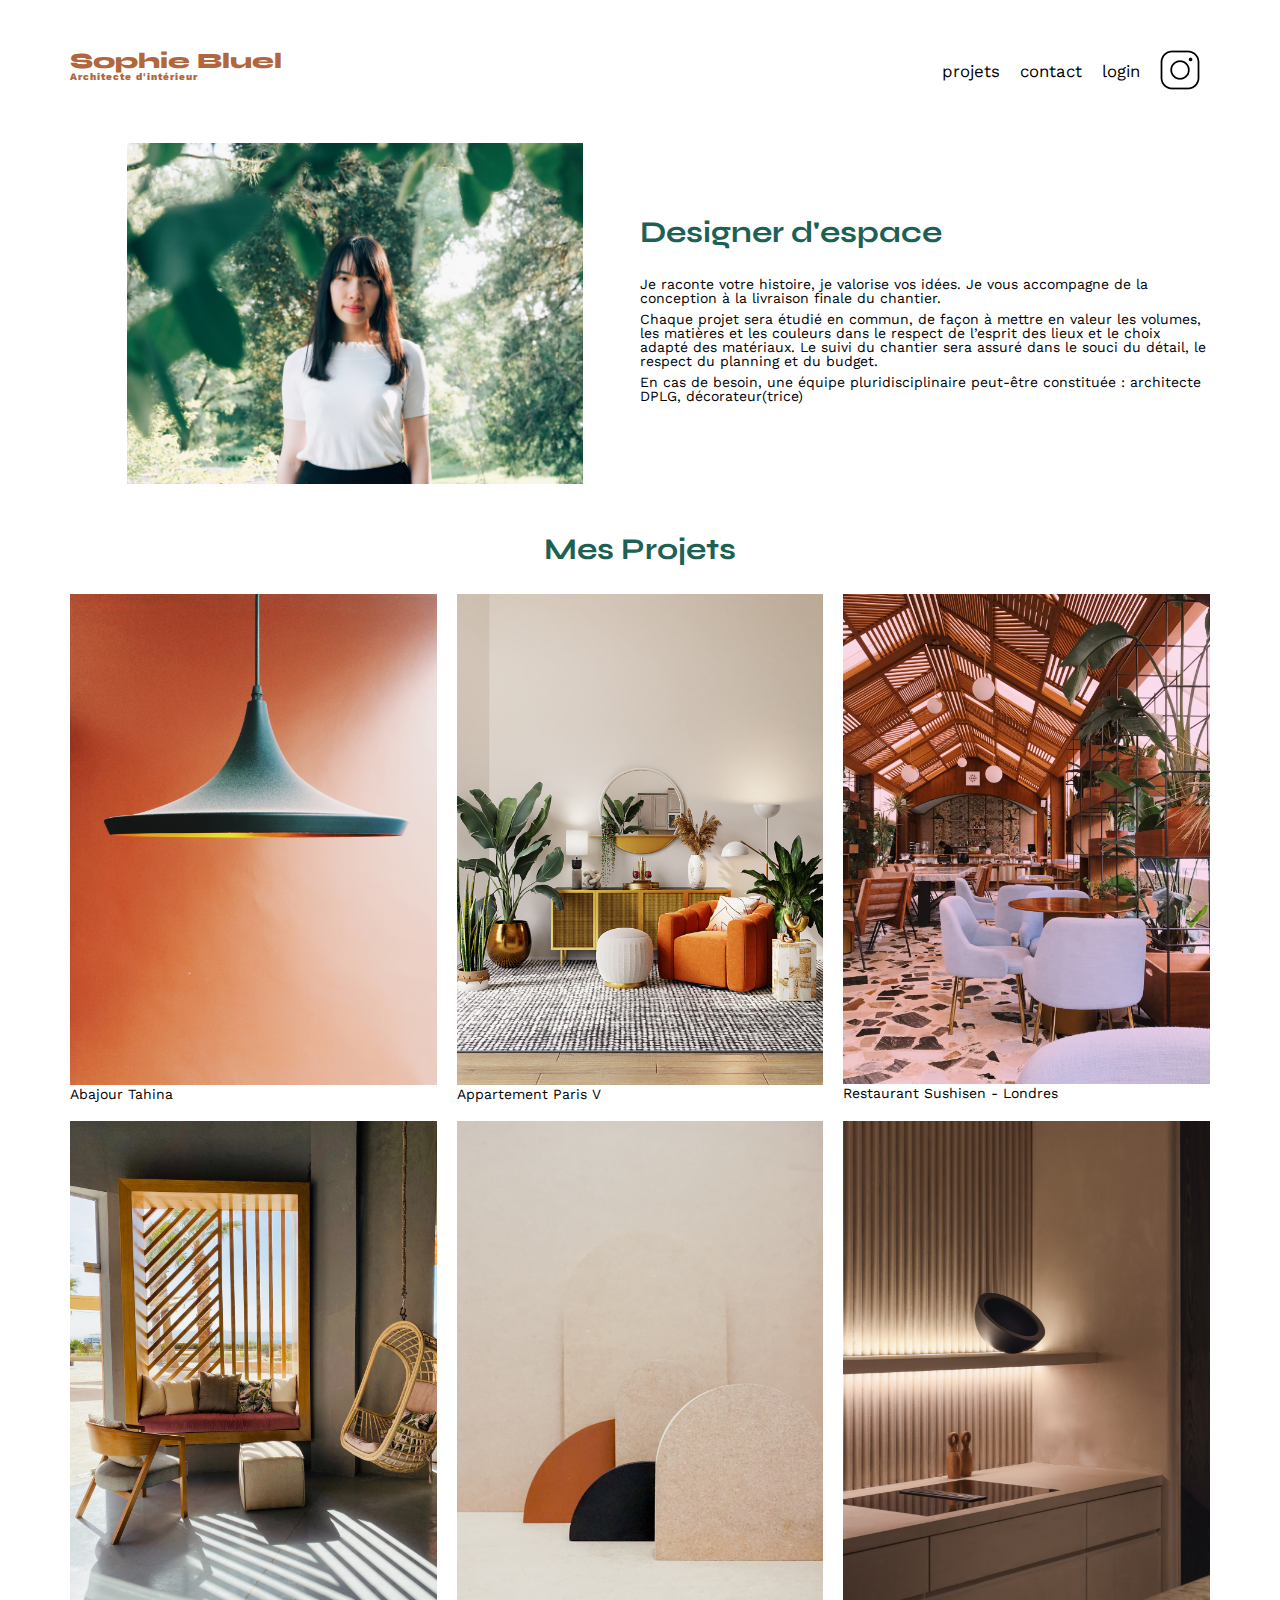
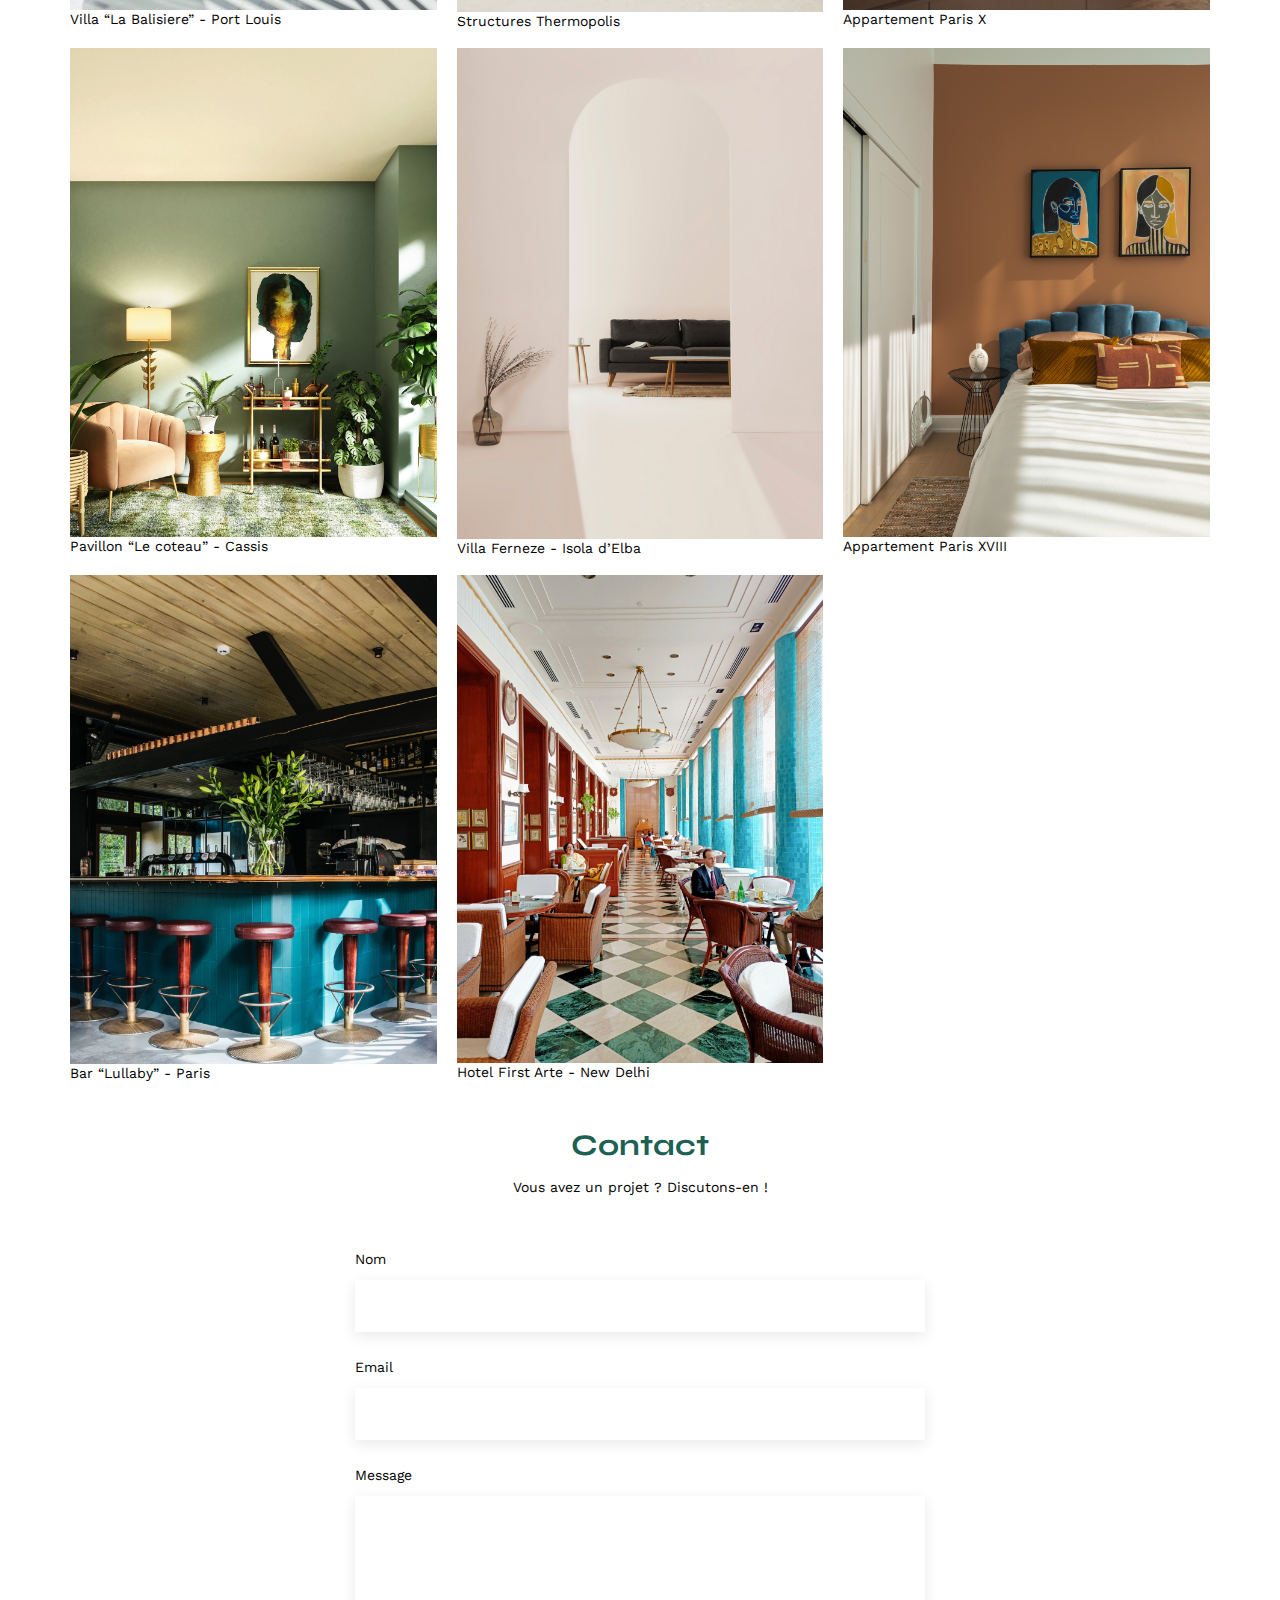
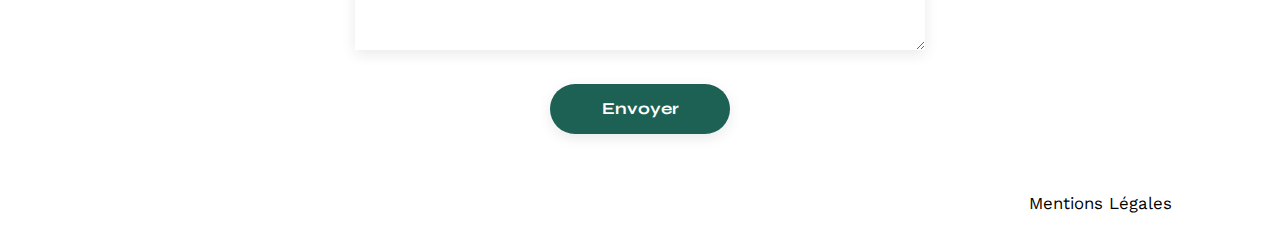
==== FrontEnd/index.html @ a9f10ca5 "Ajout fichier FrontEnd" ====
<!DOCTYPE html>
<html lang="fr">
<head>
	<meta charset="UTF-8">
	<title>Sophie Bluel - Architecte d'intérieur</title>
	<meta name="viewport" content="width=device-width, initial-scale=1.0">
	<link rel="preconnect" href="https://fonts.googleapis.com">
	<link rel="preconnect" href="https://fonts.gstatic.com" crossorigin>
	<link href="https://fonts.googleapis.com/css2?family=Syne:wght@700;800&family=Work+Sans&display=swap" rel="stylesheet">
	<meta name="description" content="">
	<link rel="stylesheet" href="./assets/style.css">
</head>
<body>
<header>
	<h1>Sophie Bluel <span>Architecte d'intérieur</span></h1>
	<nav>
		<ul>
			<li>projets</li>
			<li>contact</li>
			<li>login</li>
			<li><img src="./assets/icons/instagram.png" alt="Instagram"></li>
		</ul>
	</nav>
</header>
<main>
	<section id="introduction">
		<figure>
			<img src="./assets/images/sophie-bluel.png" alt="">
		</figure>
		<article>
			<h2>Designer d'espace</h2>
			<p>Je raconte votre histoire, je valorise vos idées. Je vous accompagne de la conception à la livraison finale du chantier.</p>
			<p>Chaque projet sera étudié en commun, de façon à mettre en valeur les volumes, les matières et les couleurs dans le respect de l’esprit des lieux et le choix adapté des matériaux. Le suivi du chantier sera assuré dans le souci du détail, le respect du planning et du budget.</p>
			<p>En cas de besoin, une équipe pluridisciplinaire peut-être constituée : architecte DPLG, décorateur(trice)</p>
		</article>
	</section>
	<section id="portfolio">
		<h2>Mes Projets</h2>
		<div class="gallery">
			<figure>
				<img src="assets/images/abajour-tahina.png" alt="Abajour Tahina">
				<figcaption>Abajour Tahina</figcaption>
			</figure>
			<figure>
				<img src="assets/images/appartement-paris-v.png" alt="Appartement Paris V">
				<figcaption>Appartement Paris V</figcaption>
			</figure>
			<figure>
				<img src="assets/images/restaurant-sushisen-londres.png" alt="Restaurant Sushisen - Londres">
				<figcaption>Restaurant Sushisen - Londres</figcaption>
			</figure>
			<figure>
				<img src="assets/images/la-balisiere.png" alt="Villa “La Balisiere” - Port Louis">
				<figcaption>Villa “La Balisiere” - Port Louis</figcaption>
			</figure>
			<figure>
				<img src="assets/images/structures-thermopolis.png" alt="Structures Thermopolis">
				<figcaption>Structures Thermopolis</figcaption>
			</figure>
			<figure>
				<img src="assets/images/appartement-paris-x.png" alt="Appartement Paris X">
				<figcaption>Appartement Paris X</figcaption>
			</figure>
			<figure>
				<img src="assets/images/le-coteau-cassis.png" alt="Pavillon “Le coteau” - Cassis">
				<figcaption>Pavillon “Le coteau” - Cassis</figcaption>
			</figure>
			<figure>
				<img src="assets/images/villa-ferneze.png" alt="Villa Ferneze - Isola d’Elba">
				<figcaption>Villa Ferneze - Isola d’Elba</figcaption>
			</figure>
			<figure>
				<img src="assets/images/appartement-paris-xviii.png" alt="Appartement Paris XVIII">
				<figcaption>Appartement Paris XVIII</figcaption>
			</figure>
			<figure>
				<img src="assets/images/bar-lullaby-paris.png" alt="Bar “Lullaby” - Paris">
				<figcaption>Bar “Lullaby” - Paris</figcaption>
			</figure>
			<figure>
				<img src="assets/images/hotel-first-arte-new-delhi.png" alt="Hotel First Arte - New Delhi">
				<figcaption>Hotel First Arte - New Delhi</figcaption>
			</figure>
		</div>
	</section>
	<section id="contact">
		<h2>Contact</h2>
		<p>Vous avez un projet ? Discutons-en !</p>
		<form action="#" method="post">
			<label for="name">Nom</label>
			<input type="text" name="name" id="name">
			<label for="email">Email</label>
			<input type="email" name="email" id="email">
			<label for="message">Message</label>
			<textarea name="message" id="message" cols="30" rows="10"></textarea>
			<input type="submit" value="Envoyer">
		</form>
	</section>
</main>

<footer>
	<nav>
		<ul>
			<li>Mentions Légales</li>
		</ul>
	</nav>
</footer>
</body>
</html>
---- FrontEnd/assets/style.css ----
/* http://meyerweb.com/eric/tools/css/reset/
   v2.0 | 20110126
   License: none (public domain)
*/

html, body, div, span, applet, object, iframe,
h1, h2, h3, h4, h5, h6, p, blockquote, pre,
a, abbr, acronym, address, big, cite, code,
del, dfn, em, img, ins, kbd, q, s, samp,
small, strike, strong, sub, sup, tt, var,
b, u, i, center,
dl, dt, dd, ol, ul, li,
fieldset, form, label, legend,
table, caption, tbody, tfoot, thead, tr, th, td,
article, aside, canvas, details, embed,
figure, figcaption, footer, header, hgroup,
menu, nav, output, ruby, section, summary,
time, mark, audio, video {
	margin: 0;
	padding: 0;
	border: 0;
	font-size: 100%;
	font: inherit;
	vertical-align: baseline;
}
/* HTML5 display-role reset for older browsers */
article, aside, details, figcaption, figure,
footer, header, hgroup, menu, nav, section {
	display: block;
}
body {
	line-height: 1;
}
ol, ul {
	list-style: none;
}
blockquote, q {
	quotes: none;
}
blockquote:before, blockquote:after,
q:before, q:after {
	content: '';
	content: none;
}
table {
	border-collapse: collapse;
	border-spacing: 0;
}
/** end reset css**/
body {
	max-width: 1140px;
	margin:auto;
	font-family: 'Work Sans' ;
	font-size: 14px;
}
header {
	display: flex;
	justify-content: space-between;
	margin: 50px 0
}
section {
	margin: 50px 0
}

h1{
	display: flex;
	flex-direction: column;
	font-family: 'Syne';
	font-size: 22px;
	font-weight: 800;
	color: #B1663C
}

h1 > span {
	font-family: 'Work Sans';
	font-size:10px;
	letter-spacing: 0.1em;
;
}

h2{
	font-family: 'Syne';
	font-weight: 700;
	font-size: 30px;
	color: #1D6154
}
nav ul {
	display: flex;
	align-items: center;
	list-style-type: none;

}
nav li {
	padding: 0 10px;
	font-size: 1.2em;
}

li:hover {
	color: #B1663C;
}
#introduction {
	display: flex;
	align-items: center;
}
#introduction figure {
	flex: 1
}
#introduction img {
	display: block;
	margin: auto;
	width: 80%;
}

#introduction article {
	flex: 1
}
#introduction h2 {
	margin-bottom: 1em;
}

#introduction p {
	margin-bottom: 0.5em;
}
#portfolio h2 {
	text-align: center;
	margin-bottom: 1em;
}
.gallery {
	width: 100%;
	display: grid;
	grid-template-columns: 1fr 1fr 1fr;
	grid-column-gap: 20px;
	grid-row-gap: 20px;
}

.gallery img {
	width: 100%;

}
#contact {
	width: 50%;
margin: auto;
}
#contact > * {
	text-align: center;

}
#contact h2{
	margin-bottom: 20px;
}
#contact form {
	text-align: left;
	margin-top:30px;
	display: flex;
	flex-direction: column;
}

#contact input {
	height: 50px;
	font-size: 1.2em;
	border: none;
	box-shadow: 0px 4px 14px rgba(0, 0, 0, 0.09);
}
#contact label {
	margin: 2em 0 1em 0;
}
#contact textarea {
	border: none;
	box-shadow: 0px 4px 14px rgba(0, 0, 0, 0.09);
}

input[type="submit"]{
	font-family: 'Syne';
	font-weight: 700;
	color: white;
	background-color: #1D6154;
	margin : 2em auto ;
	width: 180px;
	text-align: center;
	border-radius: 60px ;
}

footer nav ul {
	display: flex;
	justify-content: flex-end;
	margin: 2em
}
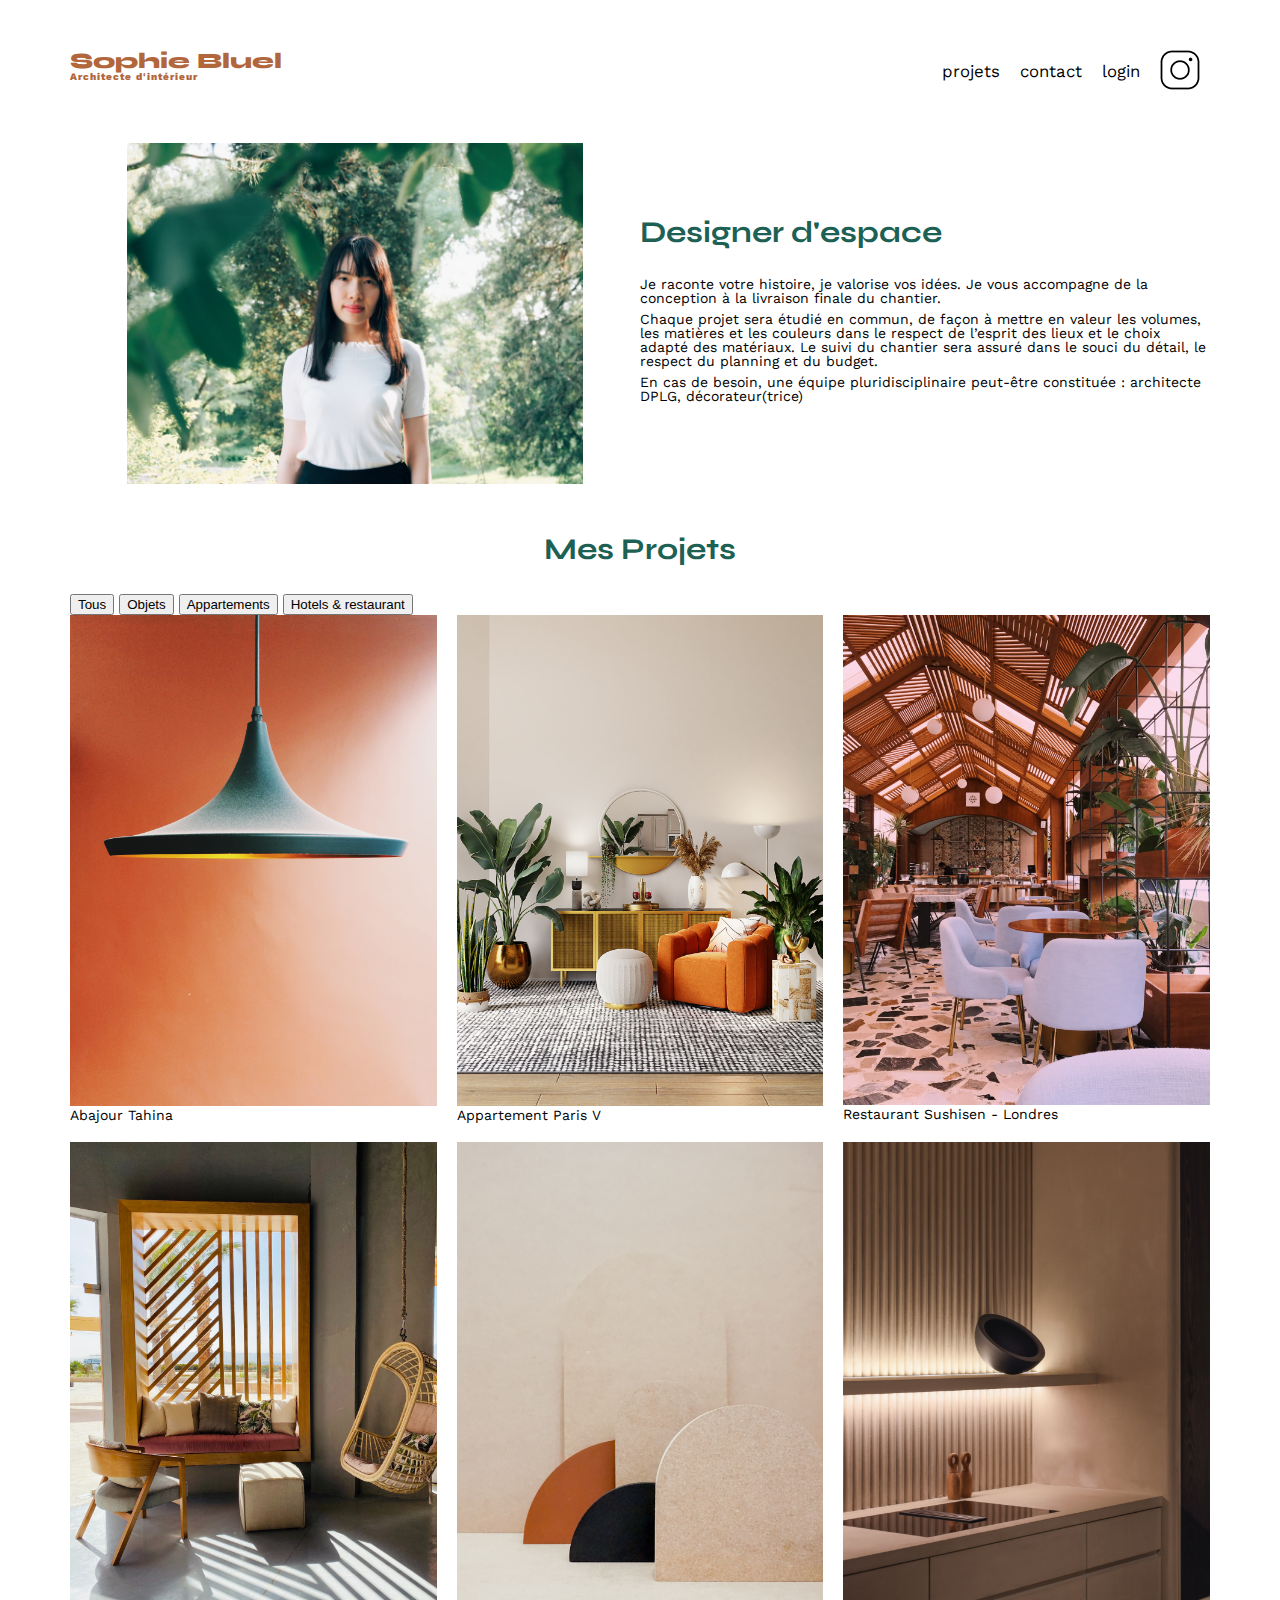
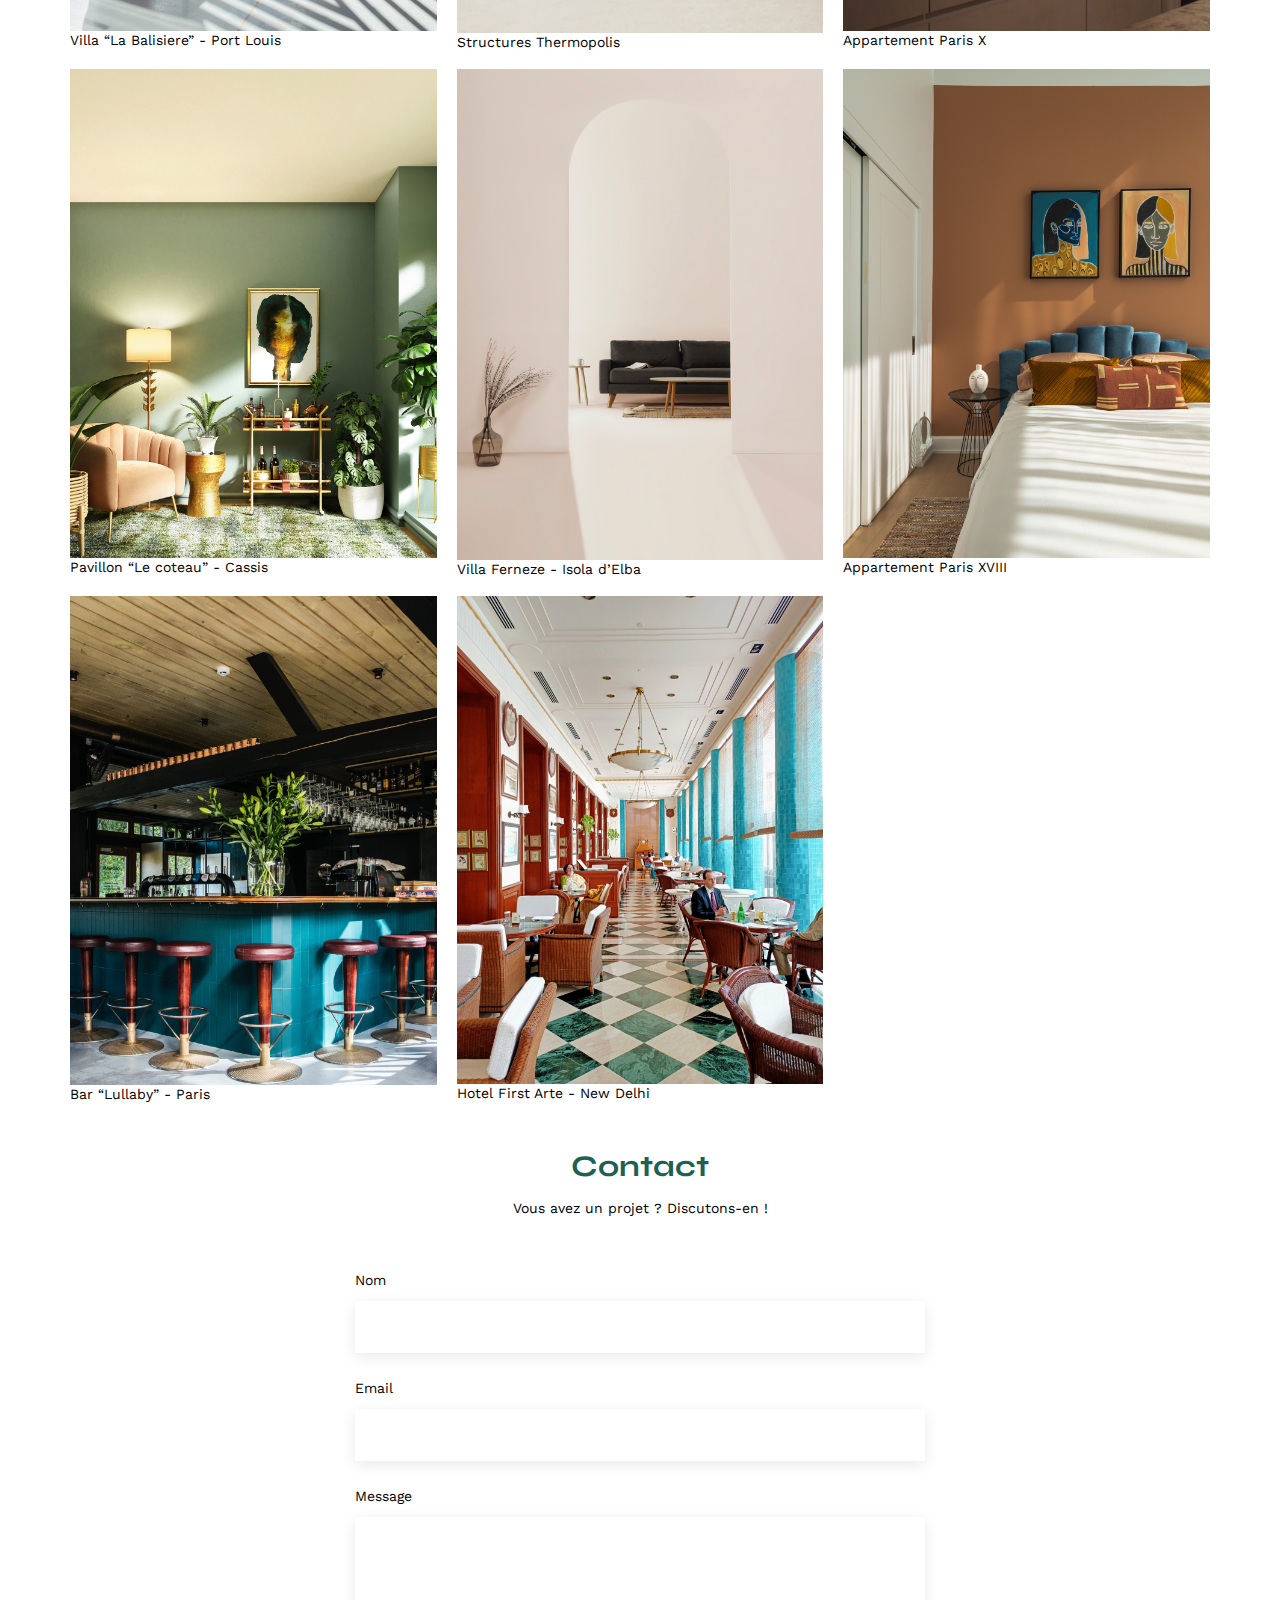
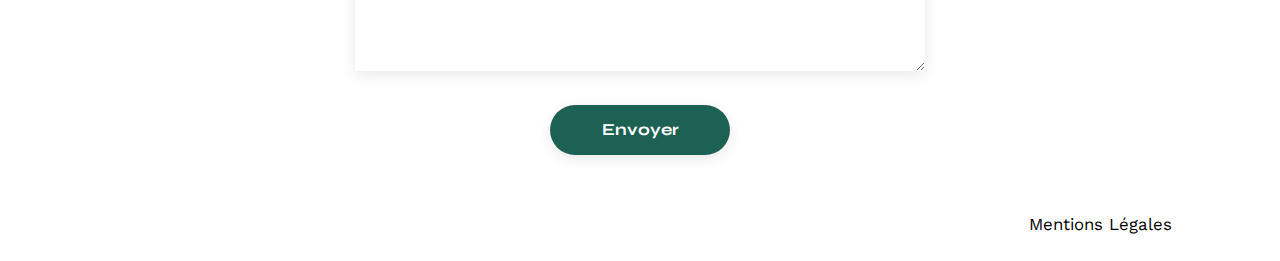
==== commit aac64a7f: "Ajout menu catégories dans le html" ====
--- a/FrontEnd/index.html
+++ b/FrontEnd/index.html
@@ -9,6 +9,7 @@
 	<link href="https://fonts.googleapis.com/css2?family=Syne:wght@700;800&family=Work+Sans&display=swap" rel="stylesheet">
 	<meta name="description" content="">
 	<link rel="stylesheet" href="./assets/style.css">
+	<script type="module" src="./assets/projet.js" defer></script>
 </head>
 <body>
 <header>
@@ -36,6 +37,12 @@
 	</section>
 	<section id="portfolio">
 		<h2>Mes Projets</h2>
+		<div class="categories">
+			<button>Tous</button>
+			<button>Objets</button>
+			<button>Appartements</button>
+			<button>Hotels & restaurant</button>
+		</div>
 		<div class="gallery">
 			<figure>
 				<img src="assets/images/abajour-tahina.png" alt="Abajour Tahina">
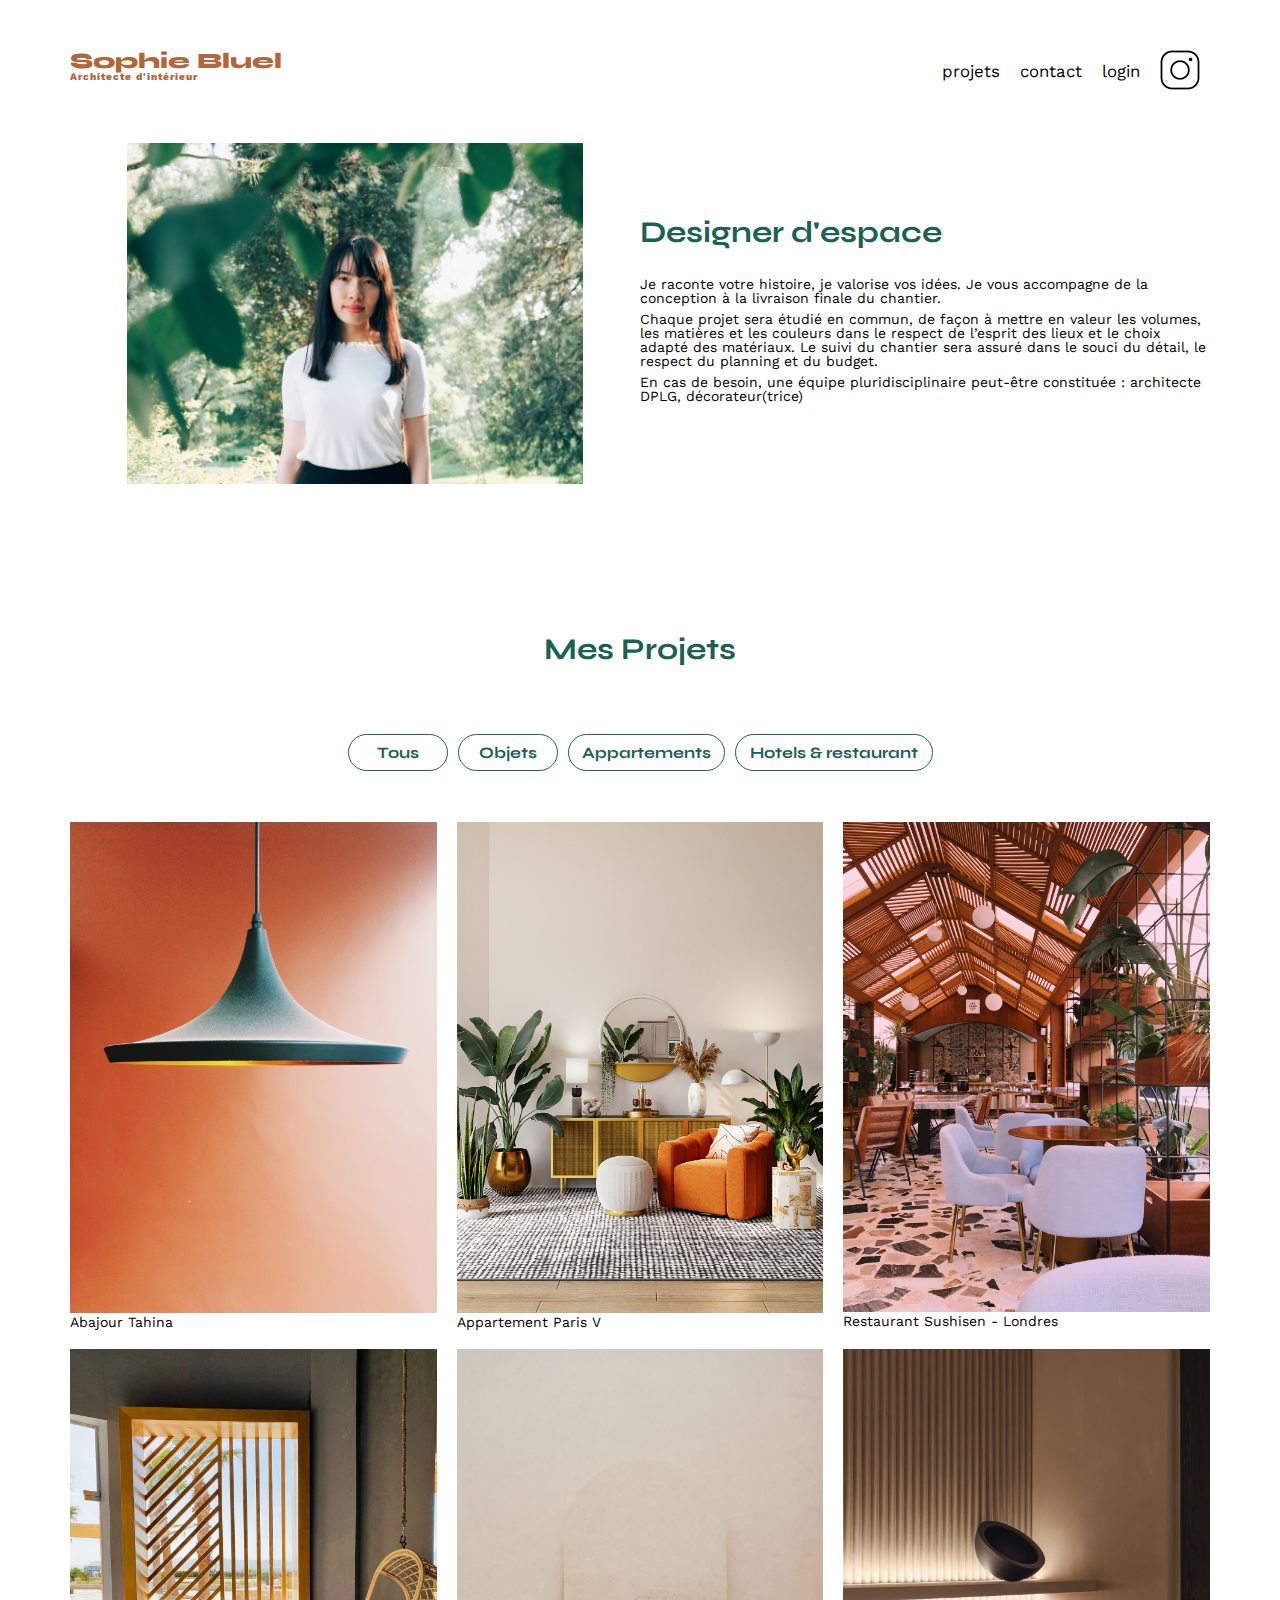
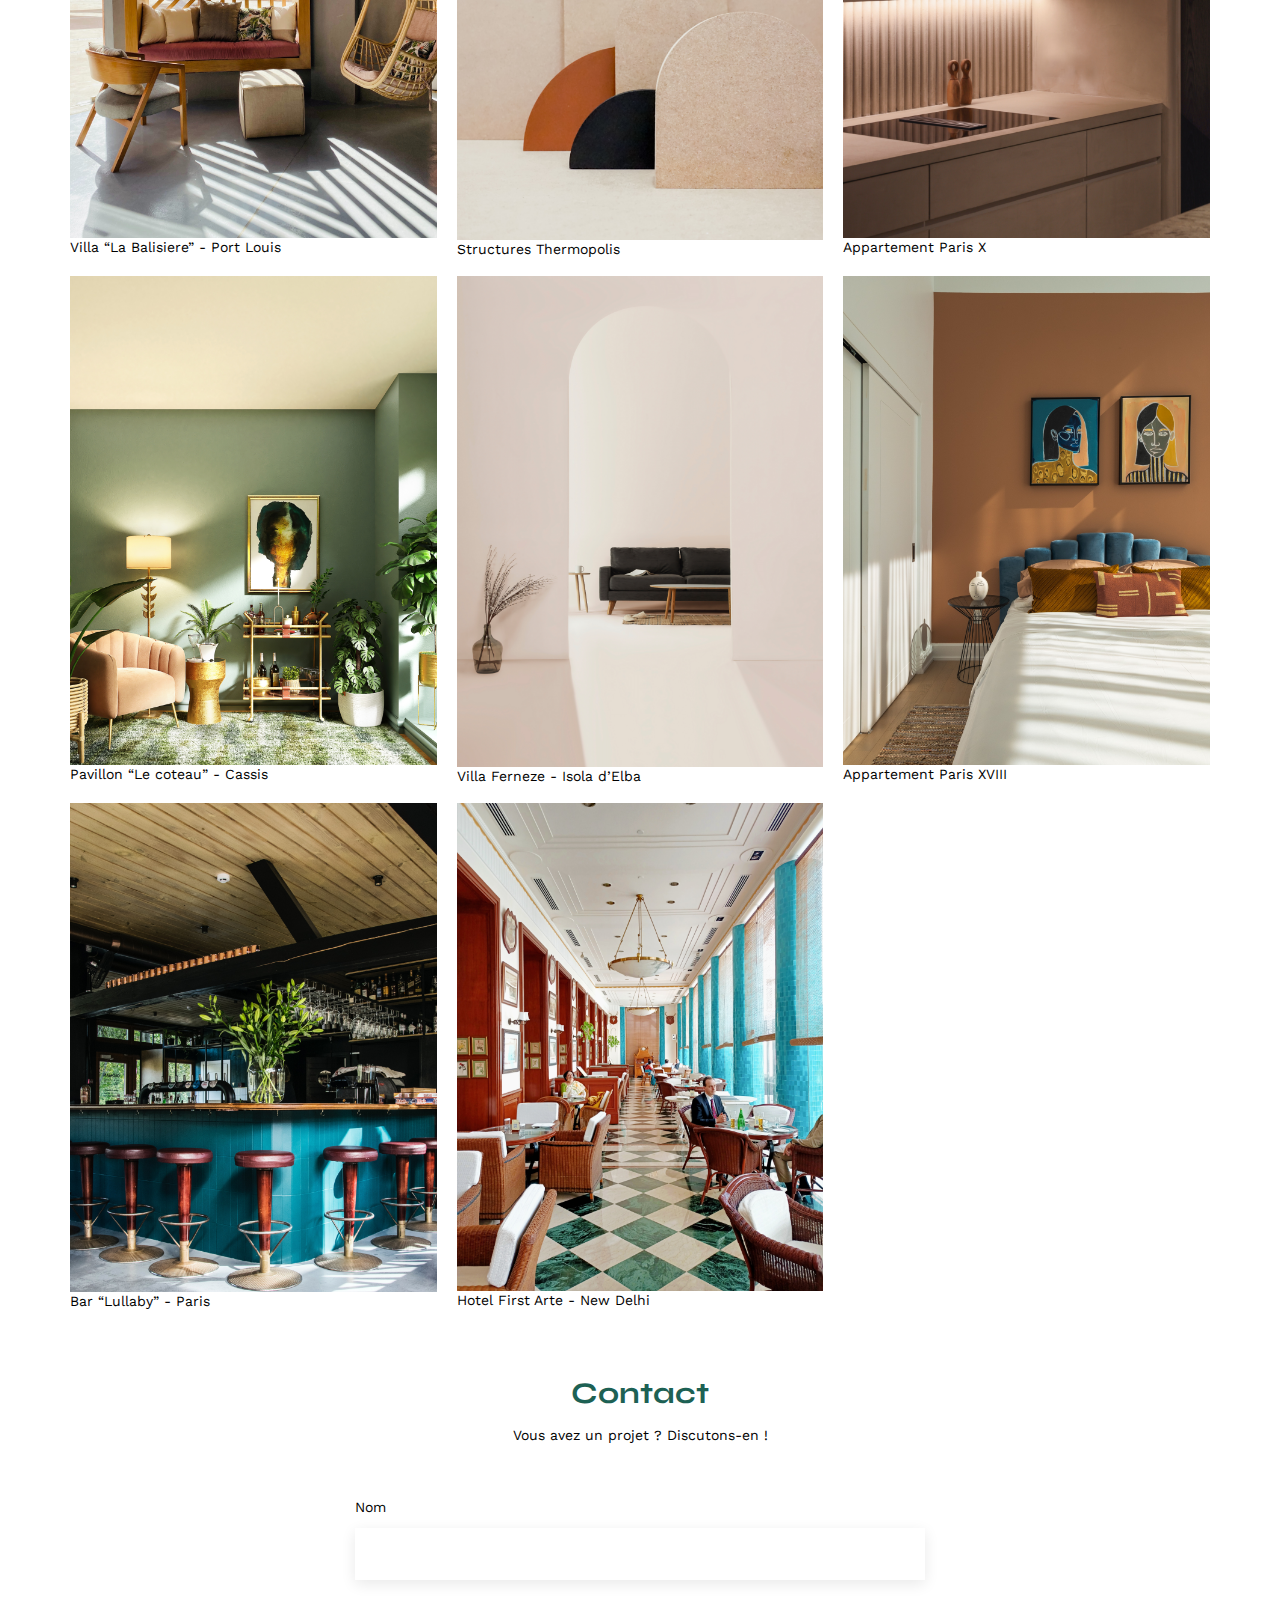
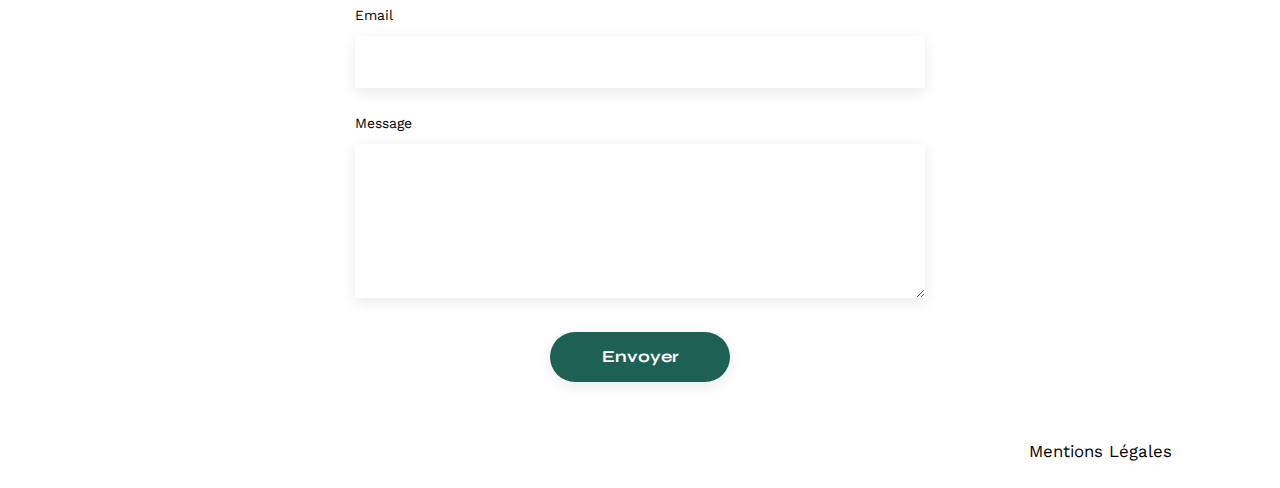
==== commit e7eef850: "Boutons de filtres de categories fonctionnel avec la mise en place de la fontion Set" ====
--- a/FrontEnd/index.html
+++ b/FrontEnd/index.html
@@ -9,7 +9,7 @@
 	<link href="https://fonts.googleapis.com/css2?family=Syne:wght@700;800&family=Work+Sans&display=swap" rel="stylesheet">
 	<meta name="description" content="">
 	<link rel="stylesheet" href="./assets/style.css">
-	<script type="module" src="./assets/projet.js" defer></script>
+	<script type="module" src="/assets/projet.js" defer></script>
 </head>
 <body>
 <header>
@@ -38,10 +38,10 @@
 	<section id="portfolio">
 		<h2>Mes Projets</h2>
 		<div class="categories">
-			<button>Tous</button>
-			<button>Objets</button>
-			<button>Appartements</button>
-			<button>Hotels & restaurant</button>
+			<button class="btn-tous-les-Categories">Tous</button>
+			<button class="btn-Objets">Objets</button>
+			<button class="btn-appartements">Appartements</button>
+			<button class="btn-hotels-et-restaurant">Hotels & restaurant</button>
 		</div>
 		<div class="gallery">
 			<figure>
--- a/FrontEnd/assets/style.css
+++ b/FrontEnd/assets/style.css
@@ -121,12 +121,54 @@
 #introduction p {
 	margin-bottom: 0.5em;
 }
+
+#portfolio {
+	margin-top: 150px;
+}
+
 #portfolio h2 {
 	text-align: center;
 	margin-bottom: 1em;
 }
+
+.categories {
+	width: 585px;
+	height: 38px;
+	margin: 70px auto 0px auto;
+	display: flex;
+	justify-content: space-between;
+}
+
+.categories button {
+	display: block;
+	width: 100px;
+	height: 37px;
+	background-color: #fff;
+	color: #1D6154;
+	border: 1px solid #1D6154;
+	border-radius: 60px;
+	font-family: 'syne';
+	font-weight: 700;
+	font-size: 16px;
+	line-height: 19.2px;
+}
+
+.categories button:nth-child(3) {
+	width: 157px;
+}
+
+.categories button:nth-child(4) {
+	width: 198px;
+}
+
+.categories button:focus {
+	background-color: #1D6154;
+	color: #fff;
+}
+
 .gallery {
 	width: 100%;
+	margin-top: 50px;
 	display: grid;
 	grid-template-columns: 1fr 1fr 1fr;
 	grid-column-gap: 20px;
@@ -139,13 +181,14 @@
 }
 #contact {
 	width: 50%;
-margin: auto;
+	margin: auto;
 }
 #contact > * {
 	text-align: center;
 
 }
 #contact h2{
+	margin-top: 70px;
 	margin-bottom: 20px;
 }
 #contact form {
@@ -184,5 +227,4 @@
 	display: flex;
 	justify-content: flex-end;
 	margin: 2em
-}
-
+}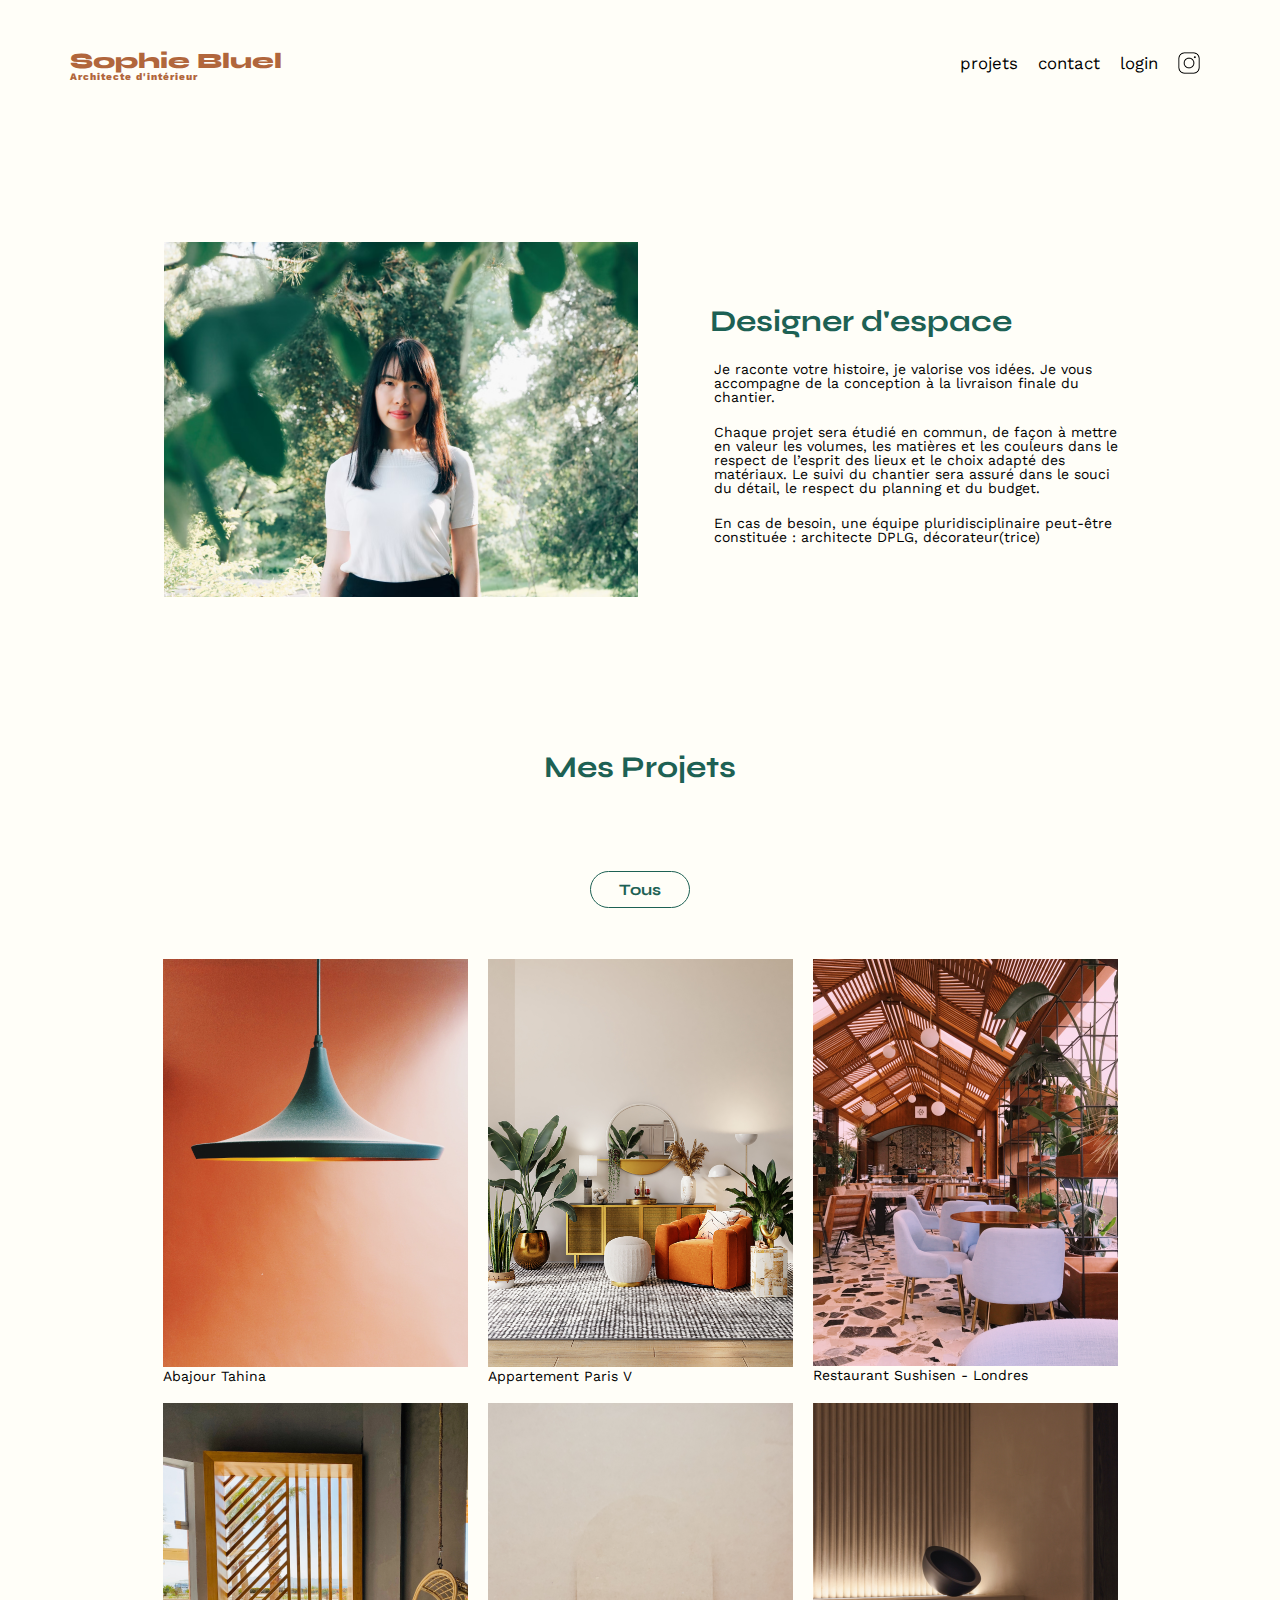
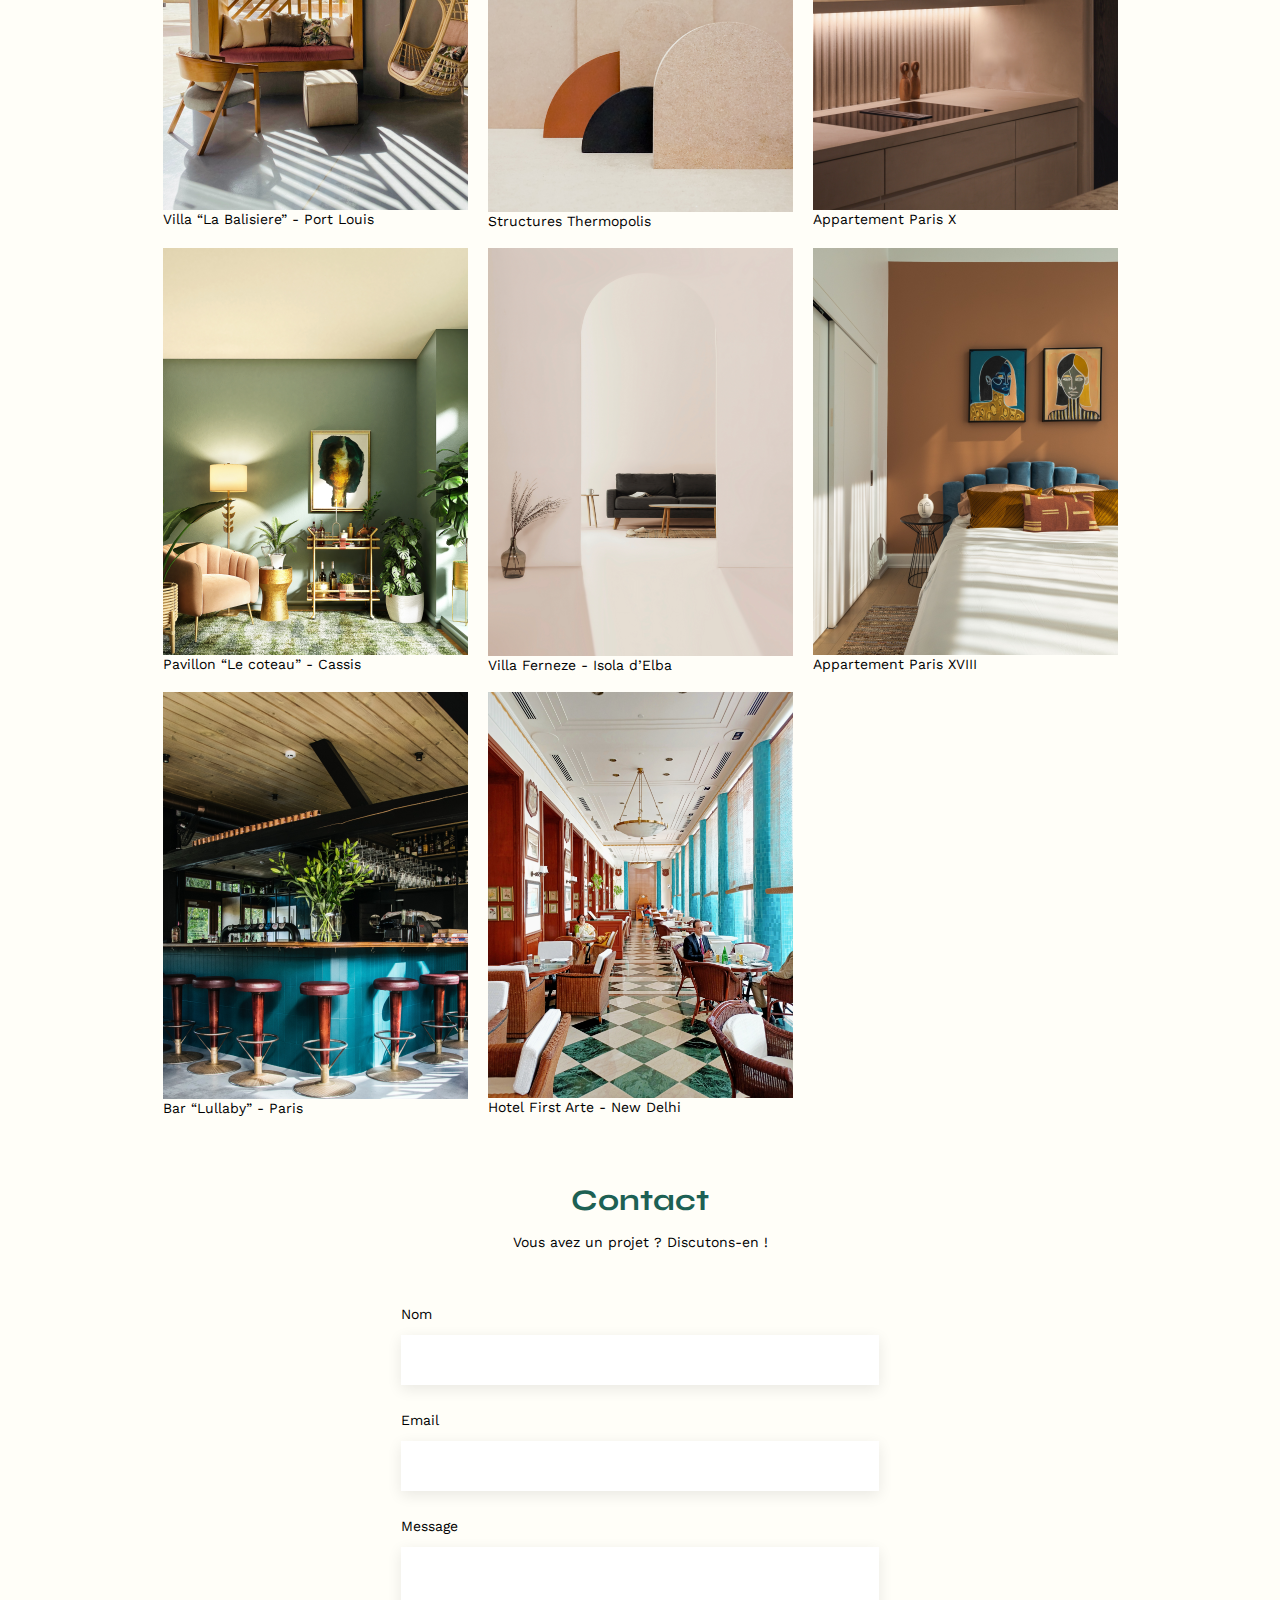
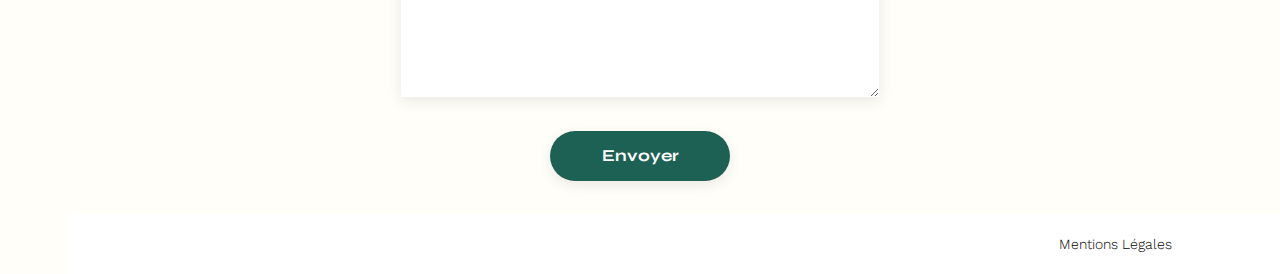
==== commit 20788502: "Actualisation des fichiers html et css de la page d'accueil avec la gestion du mode edition" ====
--- a/FrontEnd/index.html
+++ b/FrontEnd/index.html
@@ -7,110 +7,121 @@
 	<link rel="preconnect" href="https://fonts.googleapis.com">
 	<link rel="preconnect" href="https://fonts.gstatic.com" crossorigin>
 	<link href="https://fonts.googleapis.com/css2?family=Syne:wght@700;800&family=Work+Sans&display=swap" rel="stylesheet">
+	<link rel="stylesheet" href="https://cdnjs.cloudflare.com/ajax/libs/font-awesome/6.2.1/css/all.min.css"
+        integrity="sha512-MV7K8+y+gLIBoVD59lQIYicR65iaqukzvf/nwasF0nqhPay5w/9lJmVM2hMDcnK1OnMGCdVK+iQrJ7lzPJQd1w=="
+        crossorigin="anonymous" referrerpolicy="no-referrer" />
 	<meta name="description" content="">
 	<link rel="stylesheet" href="./assets/style.css">
-	<script type="module" src="/assets/projet.js" defer></script>
+	<link rel="stylesheet" href="./assets/style-modal.css">
+	<script type="module" src="./assets/projet.js"></script>
 </head>
 <body>
-<header>
-	<h1>Sophie Bluel <span>Architecte d'intérieur</span></h1>
-	<nav>
-		<ul>
-			<li>projets</li>
-			<li>contact</li>
-			<li>login</li>
-			<li><img src="./assets/icons/instagram.png" alt="Instagram"></li>
-		</ul>
-	</nav>
-</header>
-<main>
-	<section id="introduction">
-		<figure>
-			<img src="./assets/images/sophie-bluel.png" alt="">
-		</figure>
-		<article>
-			<h2>Designer d'espace</h2>
-			<p>Je raconte votre histoire, je valorise vos idées. Je vous accompagne de la conception à la livraison finale du chantier.</p>
-			<p>Chaque projet sera étudié en commun, de façon à mettre en valeur les volumes, les matières et les couleurs dans le respect de l’esprit des lieux et le choix adapté des matériaux. Le suivi du chantier sera assuré dans le souci du détail, le respect du planning et du budget.</p>
-			<p>En cas de besoin, une équipe pluridisciplinaire peut-être constituée : architecte DPLG, décorateur(trice)</p>
-		</article>
-	</section>
-	<section id="portfolio">
-		<h2>Mes Projets</h2>
-		<div class="categories">
-			<button class="btn-tous-les-Categories">Tous</button>
-			<button class="btn-Objets">Objets</button>
-			<button class="btn-appartements">Appartements</button>
-			<button class="btn-hotels-et-restaurant">Hotels & restaurant</button>
-		</div>
-		<div class="gallery">
+<div id="nav-bar-edit" class="modification masquer">
+	<i class="fa-solid fa-pen-to-square"></i>
+	<p>Mode edition</p>
+</div>
+<div class="main-container">
+	<header class="header-page-edit">
+		<h1>Sophie Bluel <span>Architecte d'intérieur</span></h1>
+		<nav>
+			<ul>
+				<li>projets</li>
+				<li>contact</li>
+				<li><a id="login-logout" href="connexion.html">login</a></li>
+				<li><img src="assets/icons/instagram.png" alt="Instagram"></li>
+			</ul>
+		</nav>
+	</header>
+	<main>
+		<section id="introduction">
 			<figure>
-				<img src="assets/images/abajour-tahina.png" alt="Abajour Tahina">
-				<figcaption>Abajour Tahina</figcaption>
+				<img src="./assets/images/sophie-bluel.png" alt="">
 			</figure>
-			<figure>
-				<img src="assets/images/appartement-paris-v.png" alt="Appartement Paris V">
-				<figcaption>Appartement Paris V</figcaption>
-			</figure>
-			<figure>
-				<img src="assets/images/restaurant-sushisen-londres.png" alt="Restaurant Sushisen - Londres">
-				<figcaption>Restaurant Sushisen - Londres</figcaption>
-			</figure>
-			<figure>
-				<img src="assets/images/la-balisiere.png" alt="Villa “La Balisiere” - Port Louis">
-				<figcaption>Villa “La Balisiere” - Port Louis</figcaption>
-			</figure>
-			<figure>
-				<img src="assets/images/structures-thermopolis.png" alt="Structures Thermopolis">
-				<figcaption>Structures Thermopolis</figcaption>
-			</figure>
-			<figure>
-				<img src="assets/images/appartement-paris-x.png" alt="Appartement Paris X">
-				<figcaption>Appartement Paris X</figcaption>
-			</figure>
-			<figure>
-				<img src="assets/images/le-coteau-cassis.png" alt="Pavillon “Le coteau” - Cassis">
-				<figcaption>Pavillon “Le coteau” - Cassis</figcaption>
-			</figure>
-			<figure>
-				<img src="assets/images/villa-ferneze.png" alt="Villa Ferneze - Isola d’Elba">
-				<figcaption>Villa Ferneze - Isola d’Elba</figcaption>
-			</figure>
-			<figure>
-				<img src="assets/images/appartement-paris-xviii.png" alt="Appartement Paris XVIII">
-				<figcaption>Appartement Paris XVIII</figcaption>
-			</figure>
-			<figure>
-				<img src="assets/images/bar-lullaby-paris.png" alt="Bar “Lullaby” - Paris">
-				<figcaption>Bar “Lullaby” - Paris</figcaption>
-			</figure>
-			<figure>
-				<img src="assets/images/hotel-first-arte-new-delhi.png" alt="Hotel First Arte - New Delhi">
-				<figcaption>Hotel First Arte - New Delhi</figcaption>
-			</figure>
-		</div>
-	</section>
-	<section id="contact">
-		<h2>Contact</h2>
-		<p>Vous avez un projet ? Discutons-en !</p>
-		<form action="#" method="post">
-			<label for="name">Nom</label>
-			<input type="text" name="name" id="name">
-			<label for="email">Email</label>
-			<input type="email" name="email" id="email">
-			<label for="message">Message</label>
-			<textarea name="message" id="message" cols="30" rows="10"></textarea>
-			<input type="submit" value="Envoyer">
-		</form>
-	</section>
-</main>
-
-<footer>
-	<nav>
-		<ul>
-			<li>Mentions Légales</li>
-		</ul>
-	</nav>
-</footer>
+			<article>
+				<h2>Designer d'espace</h2>
+				<div class="paragraphe">
+					<p>Je raconte votre histoire, je valorise vos idées. Je vous accompagne de la conception à la livraison finale du chantier.</p>
+					<p>Chaque projet sera étudié en commun, de façon à mettre en valeur les volumes, les matières et les couleurs dans le respect de l’esprit des lieux et le choix adapté des matériaux. Le suivi du chantier sera assuré dans le souci du détail, le respect du planning et du budget.</p>
+					<p>En cas de besoin, une équipe pluridisciplinaire peut-être constituée : architecte DPLG, décorateur(trice)</p>
+				</div>
+			</article>
+		</section>
+		<section id="portfolio">
+			<div class="titre-projets">
+				<h2>Mes Projets</h2>
+				<a id="lien-modal" href="modal.html#id-modal" class="btn-modifier invisible"><i class="fa-solid fa-pen-to-square"></i><p>modifier</p></a>
+			</div>
+			<div class="categories">
+				<button class="btn-tous-les-Categories">Tous</button>
+			</div>
+			<div class="gallery">
+				<figure>
+					<img src="assets/images/abajour-tahina.png" alt="Abajour Tahina">
+					<figcaption>Abajour Tahina</figcaption>
+				</figure>
+				<figure>
+					<img src="assets/images/appartement-paris-v.png" alt="Appartement Paris V">
+					<figcaption>Appartement Paris V</figcaption>
+				</figure>
+				<figure>
+					<img src="assets/images/restaurant-sushisen-londres.png" alt="Restaurant Sushisen - Londres">
+					<figcaption>Restaurant Sushisen - Londres</figcaption>
+				</figure>
+				<figure>
+					<img src="assets/images/la-balisiere.png" alt="Villa “La Balisiere” - Port Louis">
+					<figcaption>Villa “La Balisiere” - Port Louis</figcaption>
+				</figure>
+				<figure>
+					<img src="assets/images/structures-thermopolis.png" alt="Structures Thermopolis">
+					<figcaption>Structures Thermopolis</figcaption>
+				</figure>
+				<figure>
+					<img src="assets/images/appartement-paris-x.png" alt="Appartement Paris X">
+					<figcaption>Appartement Paris X</figcaption>
+				</figure>
+				<figure>
+					<img src="assets/images/le-coteau-cassis.png" alt="Pavillon “Le coteau” - Cassis">
+					<figcaption>Pavillon “Le coteau” - Cassis</figcaption>
+				</figure>
+				<figure>
+					<img src="assets/images/villa-ferneze.png" alt="Villa Ferneze - Isola d’Elba">
+					<figcaption>Villa Ferneze - Isola d’Elba</figcaption>
+				</figure>
+				<figure>
+					<img src="assets/images/appartement-paris-xviii.png" alt="Appartement Paris XVIII">
+					<figcaption>Appartement Paris XVIII</figcaption>
+				</figure>
+				<figure>
+					<img src="assets/images/bar-lullaby-paris.png" alt="Bar “Lullaby” - Paris">
+					<figcaption>Bar “Lullaby” - Paris</figcaption>
+				</figure>
+				<figure>
+					<img src="assets/images/hotel-first-arte-new-delhi.png" alt="Hotel First Arte - New Delhi">
+					<figcaption>Hotel First Arte - New Delhi</figcaption>
+				</figure>
+			</div>
+		</section>
+		<section id="contact">
+			<h2>Contact</h2>
+			<p>Vous avez un projet ? Discutons-en !</p>
+			<form action="#" method="post">
+				<label for="name">Nom</label>
+				<input type="text" name="name" id="name">
+				<label for="email">Email</label>
+				<input type="email" name="email" id="email">
+				<label for="message">Message</label>
+				<textarea name="message" id="message" cols="30" rows="10"></textarea>
+				<input type="submit" value="Envoyer">
+			</form>
+		</section>
+	</main>
+	<footer>
+		<nav>
+			<ul>
+				<li>Mentions Légales</li>
+			</ul>
+		</nav>
+	</footer>
+</div>
 </body>
-</html>
+</html>--- a/FrontEnd/assets/style.css
+++ b/FrontEnd/assets/style.css
@@ -30,6 +30,10 @@
 }
 body {
 	line-height: 1;
+	background-color: #FFFEF8;
+	display: flex;
+	flex-direction: column;
+	align-items: center;
 }
 ol, ul {
 	list-style: none;
@@ -47,17 +51,72 @@
 	border-spacing: 0;
 }
 /** end reset css**/
-body {
+.main-container, .main-container-page-edit {
 	max-width: 1140px;
+	margin: auto;
+	font-family: 'Work Sans' ;
+	font-size: 14px;
+}
+
+.main-container-page-connexion {
+	max-width: 1140px;
+	height: 964px;
 	margin:auto;
 	font-family: 'Work Sans' ;
 	font-size: 14px;
 }
+
+.modification {
+	width: 100%;
+	height: 59px;
+	display: flex;
+	justify-content: center;
+	align-items: center;
+	background-color: #000;
+	position: fixed;
+	z-index: 10;
+}
+
+.modification i {
+	color: #FFFFFF;
+	width: 15.58px;
+	height: 15.58px;
+	margin-right: 7px;
+}
+
+.modification p {
+	color: #FFFFFF;
+	font-family: 'Work sans';
+	font-size: 16px;
+	font-weight: 400;
+	line-height: 18.77px;
+	margin-left: 7px;
+}
+
+.modification.masquer {
+	display: none;
+}
+
 header {
 	display: flex;
 	justify-content: space-between;
-	margin: 50px 0
-}
+	margin: 50px 0;
+	width: 1140px;
+	height: 42px;
+	font-family: 'Work Sans';
+}
+
+.main-container-page-edit header {
+	margin-top: 100px;
+}
+
+main {
+	width: 955px;
+	margin: 150px auto 0px auto;
+	position: relative;
+}
+
+
 section {
 	margin: 50px 0
 }
@@ -68,14 +127,15 @@
 	font-family: 'Syne';
 	font-size: 22px;
 	font-weight: 800;
-	color: #B1663C
+	color: #B1663C;
+	width: 213px;
+	height: 42px;
 }
 
 h1 > span {
 	font-family: 'Work Sans';
 	font-size:10px;
 	letter-spacing: 0.1em;
-;
 }
 
 h2{
@@ -84,66 +144,156 @@
 	font-size: 30px;
 	color: #1D6154
 }
+
 nav ul {
 	display: flex;
 	align-items: center;
+	justify-content: space-between;
 	list-style-type: none;
-
-}
-nav li {
+}
+
+nav ul li {
+	font-size: 16px;
+	font-weight: 400;
+	line-height: 18.77px;
 	padding: 0 10px;
 	font-size: 1.2em;
-}
-
-li:hover {
-	color: #B1663C;
-}
+	text-align: center;
+	cursor: default;
+}
+
+nav ul li a {
+	text-decoration: none;
+	color: #000;
+}
+
+nav ul li img {
+	position: relative;
+	top: 2px;
+	width: 22px;
+	height: 22PX;
+}
+
+.main-container-page-connexion header nav ul li a {
+	cursor: unset;
+	font-weight: 1000;
+}
+
+header nav ul li:hover, header nav ul li a:hover {
+	font-weight: 1000;
+}
+
+.main-container-page-connexion header nav ul li a:hover {
+	font-size: 18px;
+}
+
 #introduction {
 	display: flex;
 	align-items: center;
 }
+
 #introduction figure {
 	flex: 1
 }
-#introduction img {
+
+#introduction figure img {
 	display: block;
 	margin: auto;
-	width: 80%;
+	width: 474px;
+	height: 355px;
 }
 
 #introduction article {
-	flex: 1
-}
-#introduction h2 {
-	margin-bottom: 1em;
+	flex: 1;
+	height: 228px;
+}
+
+#introduction article .paragraphe {
+	width: 404px;
+	height: 192px;
+	margin: 0px 0px 0px auto;
+}
+#introduction article h2 {
+	width: 303px;
+	height: 36px;
+	margin: 0px auto 20px 70px;
 }
 
 #introduction p {
-	margin-bottom: 0.5em;
+	margin-bottom: 1.5em;
 }
 
 #portfolio {
 	margin-top: 150px;
-}
-
-#portfolio h2 {
-	text-align: center;
+	display: flex;
+	flex-direction: column;
+	justify-content: center;
+	align-items: center;
+}
+
+#portfolio .titre-projets {
 	margin-bottom: 1em;
+	display: flex;
+	justify-content: center;
+	align-items: center;
+}
+
+#portfolio .titre-projets h2 {
+	height: 40px;
+	display: flex;
+	justify-content: center;
+	align-items: center;
+}
+
+.btn-modifier {
+	width: 80px;
+	margin-left: 60px;
+	height: 16px;
+	display: flex;
+	justify-content: space-between;
+	align-items: center;
+	text-decoration: none;
+	text-align: center;
+	color: #000;
+}
+
+.btn-modifier.invisible {
+	display: none;
+}
+
+#portfolio .titre-projets a p {
+	font-family: 'Work sans';
+	font-size: 14px;
+	font-weight: 400;
+	line-height: 16.42px;
+	text-align: center;
+}
+
+#portfolio .titre-projets a i {
+	height: 15.58px;
+	width: 15.58px;
 }
 
 .categories {
-	width: 585px;
+	width: 100%;
 	height: 38px;
-	margin: 70px auto 0px auto;
-	display: flex;
-	justify-content: space-between;
+	margin: 70px 0px 0px 0px;
+	display: flex;
+	justify-content: center;
+}
+
+.categories.btn-inactive {
+	display: none;
 }
 
 .categories button {
-	display: block;
-	width: 100px;
+	display: flex;
+	justify-content: center;
+	align-items: center;
+	min-width: 100px;
+	padding: 0px 26px;
 	height: 37px;
-	background-color: #fff;
+	background-color: #FFFEF8;
 	color: #1D6154;
 	border: 1px solid #1D6154;
 	border-radius: 60px;
@@ -151,14 +301,7 @@
 	font-weight: 700;
 	font-size: 16px;
 	line-height: 19.2px;
-}
-
-.categories button:nth-child(3) {
-	width: 157px;
-}
-
-.categories button:nth-child(4) {
-	width: 198px;
+	margin: 0px 5px;
 }
 
 .categories button:focus {
@@ -177,39 +320,59 @@
 
 .gallery img {
 	width: 100%;
-
-}
+}
+
+.connexion {
+	width: 379px;
+	margin: 150px auto;
+}
+
 #contact {
 	width: 50%;
 	margin: auto;
-}
-#contact > * {
-	text-align: center;
-
-}
-#contact h2{
+	z-index: 10;
+}
+#contact, .connexion > * {
+	text-align: center;
+
+}
+#contact h2, .connexion h2{
 	margin-top: 70px;
 	margin-bottom: 20px;
 }
-#contact form {
+#contact form, .connexion form {
 	text-align: left;
 	margin-top:30px;
 	display: flex;
 	flex-direction: column;
 }
 
-#contact input {
+#contact input, .connexion input {
 	height: 50px;
 	font-size: 1.2em;
 	border: none;
 	box-shadow: 0px 4px 14px rgba(0, 0, 0, 0.09);
 }
-#contact label {
+#contact label, .connexion label {
 	margin: 2em 0 1em 0;
 }
 #contact textarea {
 	border: none;
 	box-shadow: 0px 4px 14px rgba(0, 0, 0, 0.09);
+}
+
+.connexion .login a {
+	text-align: center;
+	color: #000;
+}
+
+.connexion .login p {
+	margin-top: 20px;
+	text-align: center;
+	color: red;
+	font-size: 18px;
+	font-weight: 700;
+	font-family: 'Work sans';
 }
 
 input[type="submit"]{
@@ -221,10 +384,47 @@
 	width: 180px;
 	text-align: center;
 	border-radius: 60px ;
+	cursor: pointer;
+}
+
+.connexion input[type="submit"]:hover {
+	background-color: #0a352d;
+}
+
+.connexion .login .email, .connexion .login .password {
+	border: 2px solid red;
+}
+
+.connexion .login .email:focus, .connexion .login .password:focus {
+	outline: none;
+}
+
+#msg-erreur-saisi-email, #msg-erreur-saisi-password {
+	text-align: center;
+	color: red;
+	font-size: 18px;
+	margin-top: 10px;
+	font-weight: 500;
+}
+
+footer {
+	width: 100vw;
+	max-width: 1440px;
+	height: 60px;
+	background-color: #ffffff;
+	margin: 0px auto;
+	display: flex;
+	justify-content: flex-end;
+	align-items: center;
 }
 
 footer nav ul {
-	display: flex;
-	justify-content: flex-end;
-	margin: 2em
+	margin: auto 12em;
+}
+
+footer nav ul li {
+	font-family: 'Work Sans';
+	font-size: 14px;
+	font-weight: 300;
+	line-height: 16.42px;
 }--- a/FrontEnd/assets/style-modal.css
+++ b/FrontEnd/assets/style-modal.css
@@ -0,0 +1,271 @@
+*, ::after, ::before {
+    box-sizing: border-box;
+    padding: 0px;
+    margin: 0px;
+}
+
+.modal {
+    position: absolute;
+    top: 0px;
+    left: 0px;
+	width: 100%;
+    height: 584vh;
+	background-color: rgba(0,0,0,0.3);
+    display: flex;
+    justify-content: center;
+}
+
+.container {
+    position: relative;
+    top: 750px;
+    overflow: auto;
+    position: relative;
+    width: 630px;
+    height: 688px;
+    background-color: white;
+    display: flex;
+    flex-direction: column;
+    align-items: center;
+    border-radius: 10px;
+}
+
+.galerie-photo {
+    display: none;
+}
+
+.ajout-photo {
+    display: none;
+}
+
+.container h1 {
+    font-family: 'Work Sans';
+    font-size: 26px;
+    font-weight: 400;
+    text-align: center;
+    margin-bottom: 45px;
+    color: #000000;
+}
+
+.icones {
+    width: 100%;
+    height: 30px;
+    display: flex;
+    justify-content: center;
+    margin: 40px 0px 5px 0px;
+}
+
+.fleche-retour {
+    width: 21px;
+    height: 21px;
+    margin: 0px 0px 0px 30px;
+    cursor: pointer;
+}
+
+.croix-fermeture-modal {
+    width: 24px;
+    height: 24px;
+    cursor: pointer;
+    margin: 40px 30px 0px auto;
+}
+
+.icones .croix-fermeture-modal {
+    margin: 0px 30px 0px auto;
+}
+
+.icone-image {
+    width: 70px;
+}
+
+.galerie-modal {
+    width: 425px;
+    height: 350px;
+    display: grid;
+    margin-bottom: 30PX;
+    grid-template-columns: 1fr 1fr 1fr 1fr 1fr;
+	grid-column-gap: 10px;
+    grid-row-gap: 30px;
+}
+
+.galerie-modal figure {
+    position: relative;
+}
+
+.galerie-modal figure img {
+    width: 100%;
+    height: 102.57px;
+}
+
+hr {
+    width: 425px;
+    background-color: #B3B3B3;
+    margin: 40px 0px 35px 0px;
+}
+
+.btn-ajout-photo {
+    width: 237px;
+    height: 36px;
+    border-radius: 60px;
+    text-align: center;
+    color: white;
+    background-color: #1D6154;
+    font-family: 'Syne';
+    font-weight: 700;
+    font-size: 14px;
+    line-height: 16.8px;
+    border: none;
+    margin-bottom: 10px;
+    cursor: pointer;
+}
+
+.icone-supprimer-photo {
+    position: absolute;
+    top: 5px;
+    left: 70%;
+    width: 17px;
+    height: 17px;
+    background-color: black;
+    display: flex;
+    justify-content: center;
+    align-items: center;
+}
+
+.icone-supprimer-photo i {
+    color: white;
+}
+
+.titre-categorie-image {
+    width: 420px;
+    display: flex;
+    justify-content: space-between;
+    flex-direction: column;
+}
+
+.fichier-photo  {
+    width: 420px;
+    height: 169px;
+    border-radius: 3px;
+    background-color: #E8F1F6;
+    display: flex;
+    flex-direction: column;
+    align-items: center;
+    margin-bottom: 20px;
+}
+
+.fichier-photo .icone-image {
+    width: 68.14px;
+    height: 59.62px;
+    color: #B9C5CC;
+    margin-top: 20px;
+    margin-bottom: 10px;
+}
+
+.upload-file {
+    width: 173px;
+    height: 36px;
+    border-radius: 50px;
+    color: #306685;
+    font-family: 'Work Sans';
+    font-size: 14px;
+    font-weight: 500;
+    line-height: 16.42px;
+    text-align: center;
+    padding: 10px 0px;
+    border: none;
+    background-color: #CBD6DC;
+    margin-bottom: 10px;
+    cursor: pointer;
+}
+
+.fichier-photo p {
+    font-family: 'Work Sans';
+    font-size: 10px;
+    font-weight: 400;
+    line-height: 11.76px;
+    text-align: center;
+    color: #444444;
+}
+
+.titre-categorie-image .titre, .titre-categorie-image .categorie {
+    font-family: 'Work Sans';
+    color: #3D3D3D;
+    font-size: 14px;
+    font-weight: 500;
+    line-height: 16.42px;
+    margin-bottom: 5px;
+}
+
+.titre-categorie-image #titre, .titre-categorie-image #categorie {
+    width: 420px;
+    height: 51px;
+    box-shadow: 0px 4px 14px 0px rgba(0,0,0,0.09);
+    margin-bottom: 20px;
+}
+
+.titre-categorie-image .border {
+    border: none;
+}
+
+.titre-categorie-image .border:focus{
+    outline: none;
+}
+
+.titre-categorie-image .style-erreur {
+    border: 2px solid red;
+}
+
+.btn-valider-ajout-image {
+    width: 237px;
+    height: 36px;
+    border-radius: 60px;
+    color: #FFFFFF;
+    font-family: 'Syne';
+    font-size: 14px;
+    font-weight: 700;
+    line-height: 16.8px;
+    text-align: center;
+    border: none;
+    background-color: #1D6154;
+    cursor: pointer;
+    margin: 0px auto 10px auto;
+}
+
+.btn-valider-ajout-image:disabled {
+    background-color: #A7A7A7;
+    cursor: default;
+}
+
+.upload-file  {
+    position: relative;
+    cursor: pointer;
+}
+
+.upload-file input[type=file] {
+    position: absolute;
+    top: auto;
+    left: 20px;
+    display: none;
+}
+
+.img-selectionne {
+    width: 129px;
+    height: 100%;
+}
+
+.fichier-photo .msg-avertissement {
+    display: inline-block;
+    text-align: center;
+    color: red;
+    font-size: 12px;
+    font-weight: 700;
+    width: 450px;
+    margin-top: 5px;
+}
+
+.msg-erreur {
+    text-align: center;
+    font-family: 'Work Sans';
+    color: red;
+    font-size: 12px;
+    font-weight: 600;
+    margin: -15px 0px 10px 0px;
+}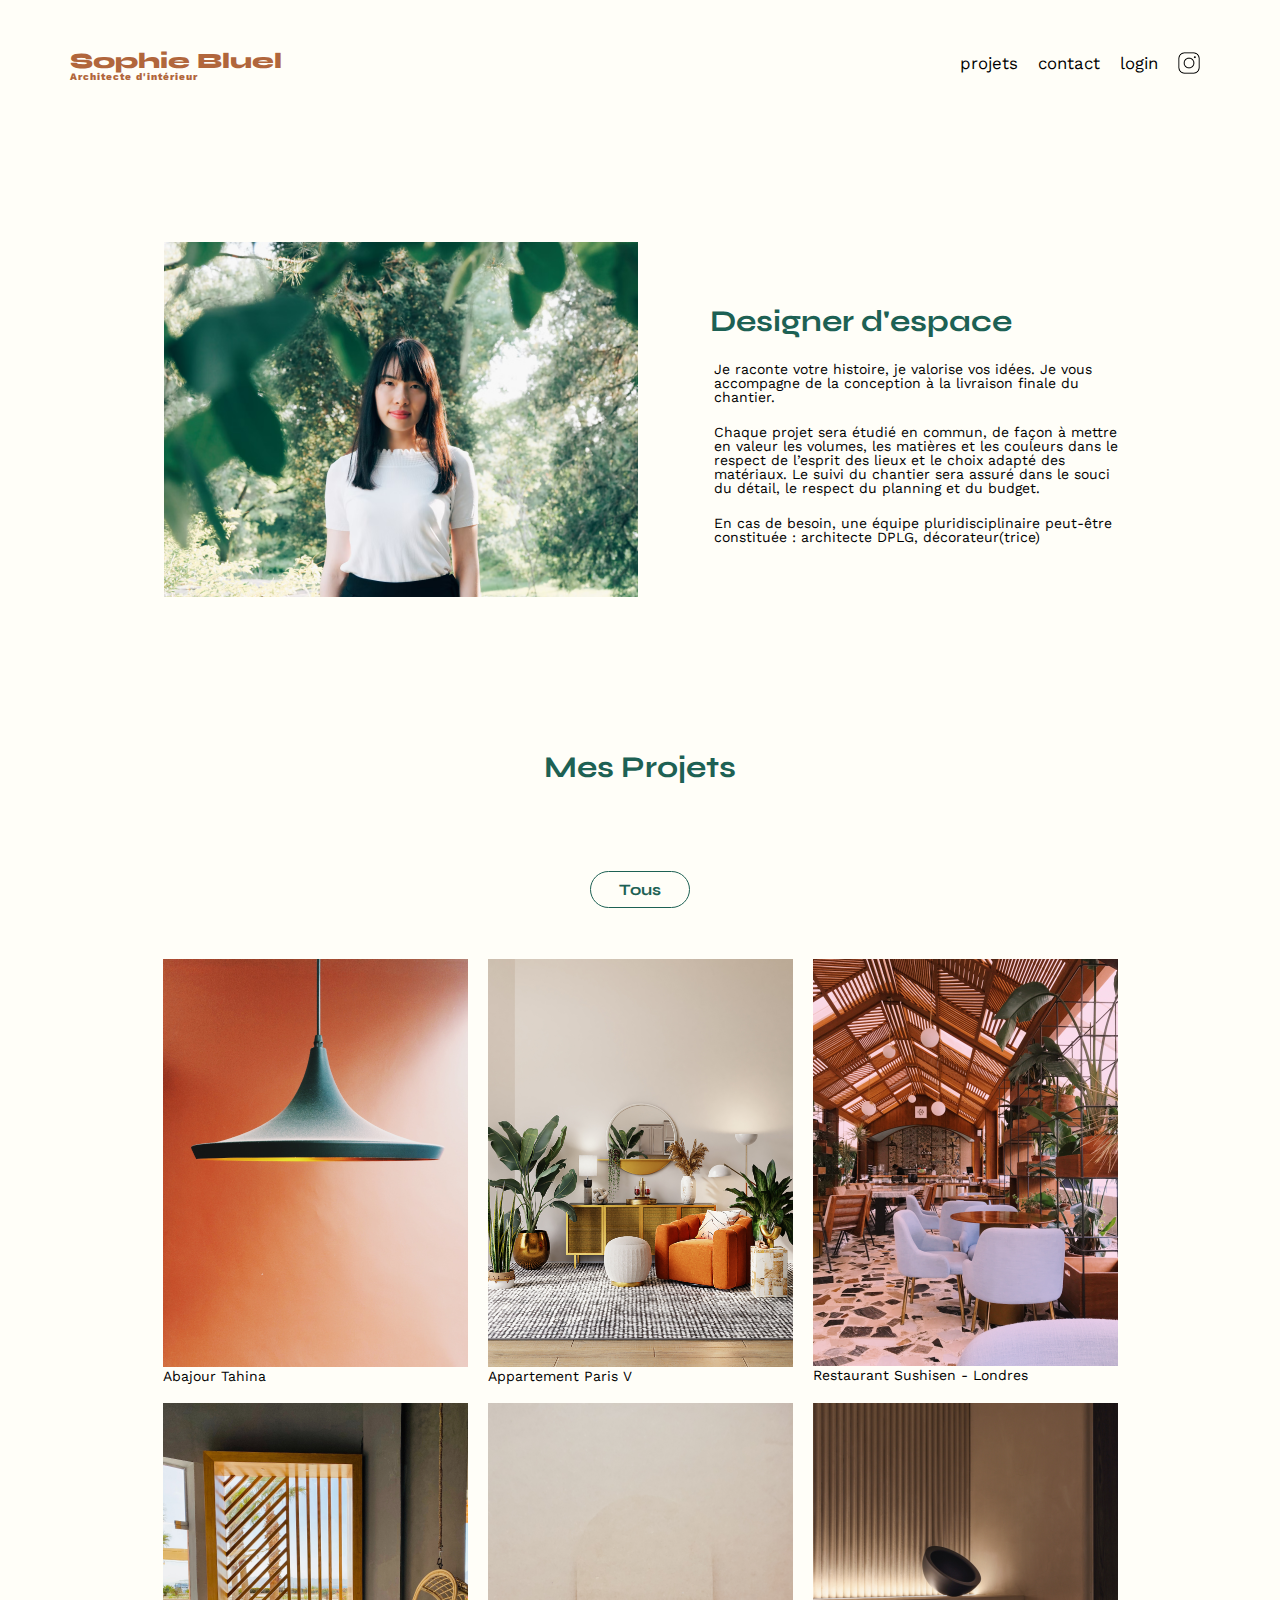
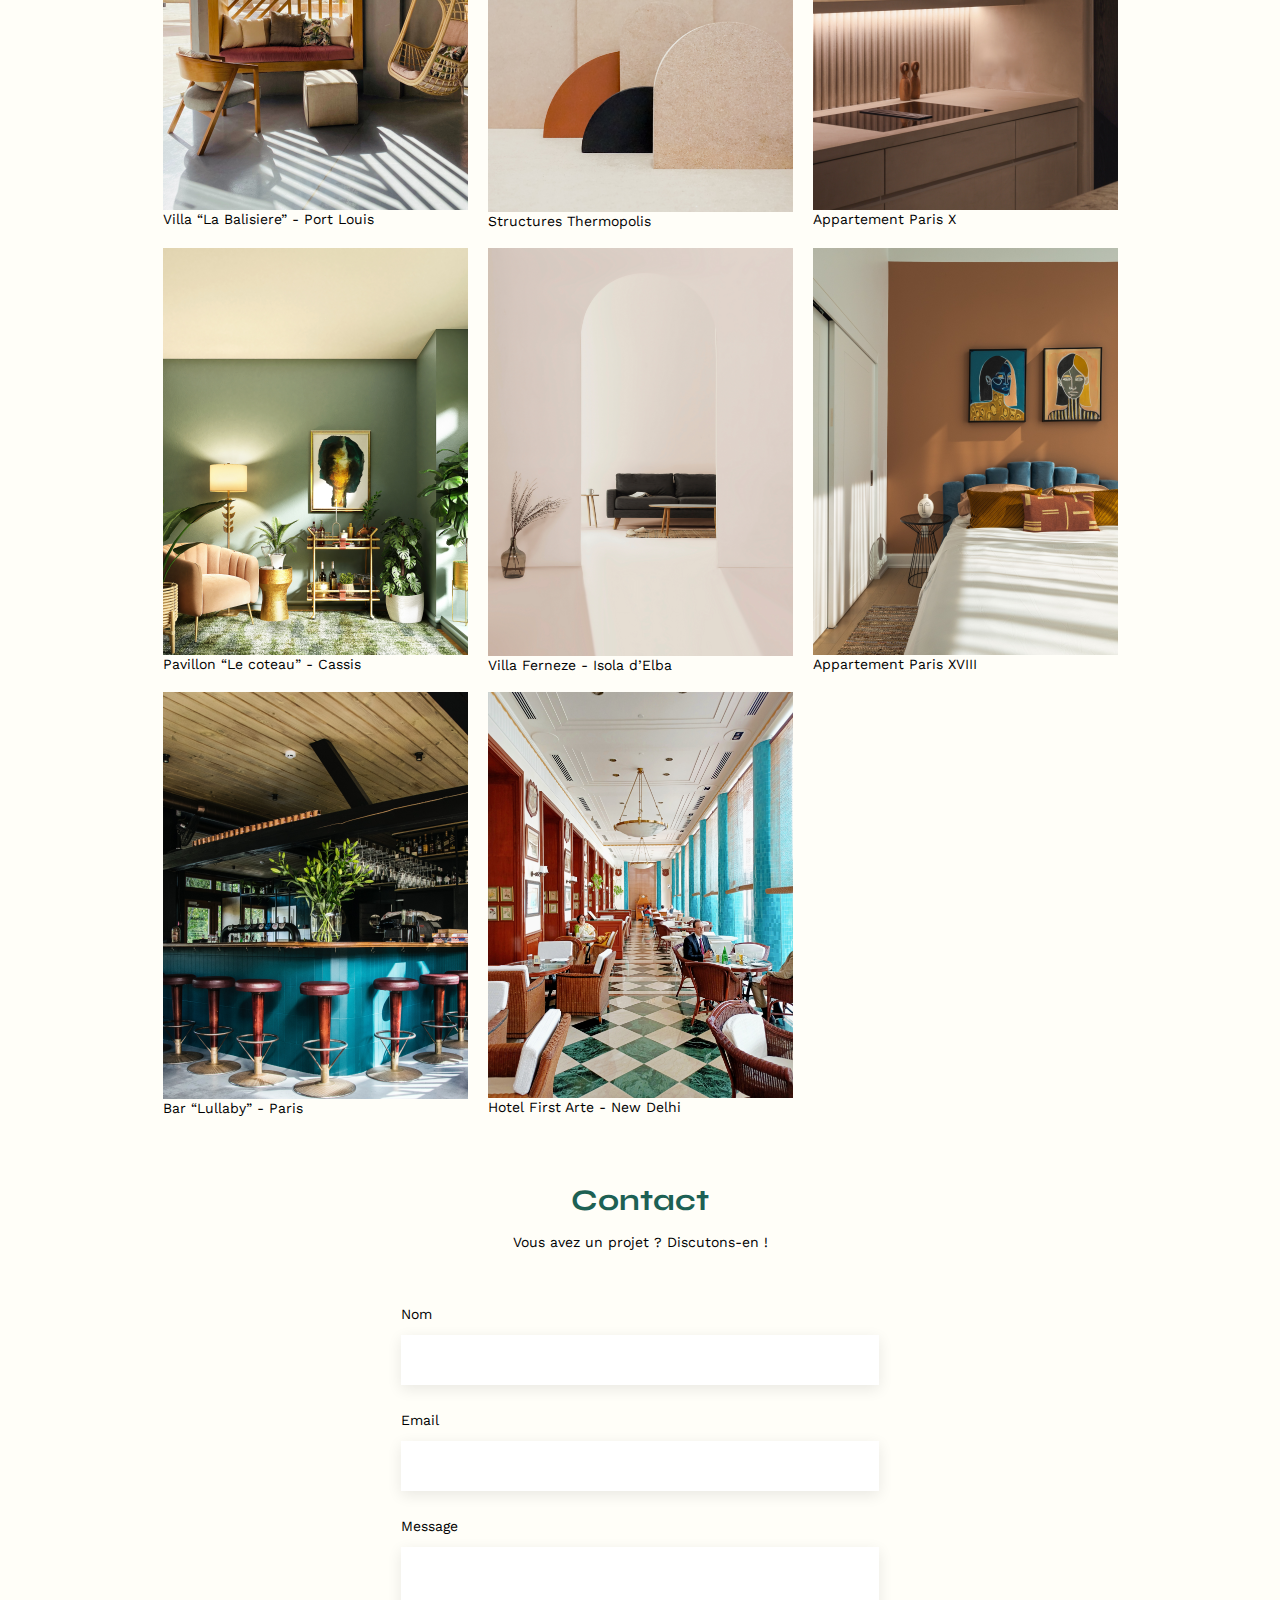
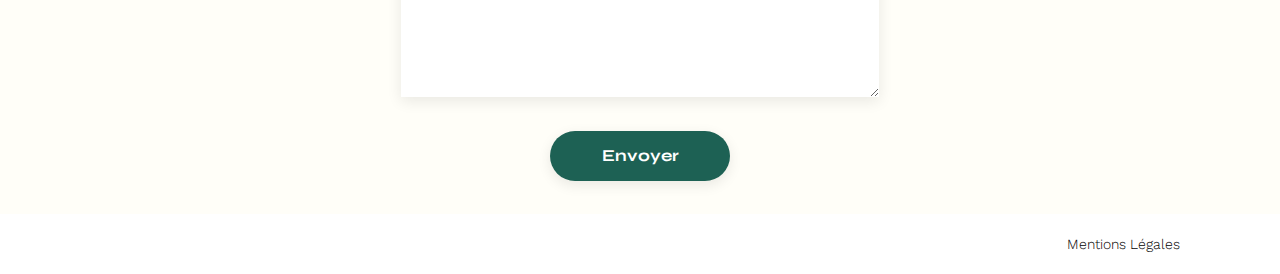
==== commit d7d819a5: "repo final" ====
--- a/FrontEnd/index.html
+++ b/FrontEnd/index.html
@@ -115,13 +115,13 @@
 			</form>
 		</section>
 	</main>
-	<footer>
-		<nav>
-			<ul>
-				<li>Mentions Légales</li>
-			</ul>
-		</nav>
-	</footer>
 </div>
+<footer>
+	<nav>
+		<ul>
+			<li>Mentions Légales</li>
+		</ul>
+	</nav>
+</footer>
 </body>
 </html>--- a/FrontEnd/assets/style.css
+++ b/FrontEnd/assets/style.css
@@ -280,6 +280,7 @@
 	margin: 70px 0px 0px 0px;
 	display: flex;
 	justify-content: center;
+	border: none;
 }
 
 .categories.btn-inactive {
@@ -306,6 +307,7 @@
 
 .categories button:focus {
 	background-color: #1D6154;
+	border-color: #1D6154;
 	color: #fff;
 }
 
@@ -320,6 +322,7 @@
 
 .gallery img {
 	width: 100%;
+	object-fit: cover;
 }
 
 .connexion {
@@ -352,6 +355,7 @@
 	font-size: 1.2em;
 	border: none;
 	box-shadow: 0px 4px 14px rgba(0, 0, 0, 0.09);
+	padding: 0px 20px;
 }
 #contact label, .connexion label {
 	margin: 2em 0 1em 0;
@@ -408,18 +412,16 @@
 }
 
 footer {
-	width: 100vw;
-	max-width: 1440px;
+	width: 100%;
 	height: 60px;
 	background-color: #ffffff;
-	margin: 0px auto;
 	display: flex;
 	justify-content: flex-end;
 	align-items: center;
 }
 
 footer nav ul {
-	margin: auto 12em;
+	margin: auto 90px auto 12em;
 }
 
 footer nav ul li {
--- a/FrontEnd/assets/style-modal.css
+++ b/FrontEnd/assets/style-modal.css
@@ -5,11 +5,11 @@
 }
 
 .modal {
-    position: absolute;
+    position: fixed;
     top: 0px;
     left: 0px;
 	width: 100%;
-    height: 584vh;
+    min-height: 100vh;
 	background-color: rgba(0,0,0,0.3);
     display: flex;
     justify-content: center;
@@ -17,7 +17,7 @@
 
 .container {
     position: relative;
-    top: 750px;
+    top: 70px;
     overflow: auto;
     position: relative;
     width: 630px;
@@ -199,6 +199,12 @@
     height: 51px;
     box-shadow: 0px 4px 14px 0px rgba(0,0,0,0.09);
     margin-bottom: 20px;
+    padding: 0px 20px;
+}
+
+.titre-categorie-image  .border.style-no-error {
+    cursor: pointer;
+    border-right: 27px solid transparent;
 }
 
 .titre-categorie-image .border {
@@ -207,6 +213,10 @@
 
 .titre-categorie-image .border:focus{
     outline: none;
+}
+
+.titre-categorie-image .border.style-no-error.style-erreur {
+    border: 2px solid red;
 }
 
 .titre-categorie-image .style-erreur {
@@ -251,7 +261,7 @@
     height: 100%;
 }
 
-.fichier-photo .msg-avertissement {
+.fichier-photo #msg-erreur-image {
     display: inline-block;
     text-align: center;
     color: red;
